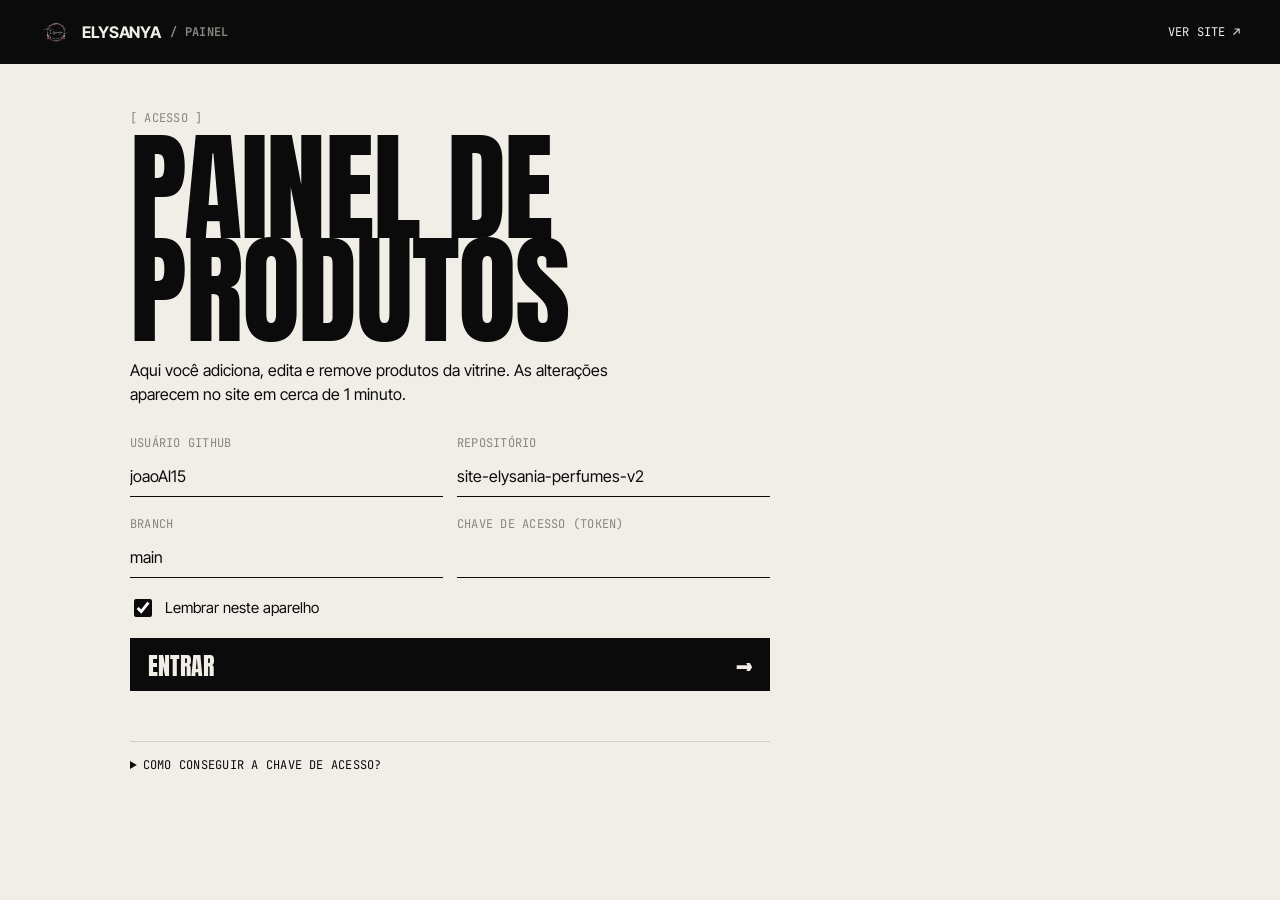
==== admin.html @ 413f5e4c "Site Elysanya Perfumaria v2: visual Boutique Rosé Co-Authored-By: Claude Opus 5.5 <noreply@anthropic" ====
<!doctype html>
<html lang="pt-BR">
<head>
  <meta charset="utf-8">
  <meta name="viewport" content="width=device-width, initial-scale=1, viewport-fit=cover">
  <meta name="robots" content="noindex, nofollow">
  <title>Painel · Elysanya</title>
  <link rel="icon" href="assets/logo/selo-64.png" type="image/png">
  <link rel="apple-touch-icon" href="assets/logo/selo-180.png">
  <link rel="preconnect" href="https://fonts.googleapis.com">
  <link rel="preconnect" href="https://fonts.gstatic.com" crossorigin>
  <link href="https://fonts.googleapis.com/css2?family=Anton&family=Inter+Tight:wght@400;500;600;700&family=JetBrains+Mono:wght@400;500&display=swap" rel="stylesheet">
  <link rel="stylesheet" href="assets/css/admin-base.css?v=1">
  <link rel="stylesheet" href="assets/css/admin.css?v=1">
</head>
<body class="adm">

  <header class="adm-top">
    <span class="adm-top__brand"><img src="assets/logo/selo-64.png" alt="" width="32" height="32">Elysanya <span class="mono label">/ painel</span></span>
    <nav class="adm-top__nav">
      <a href="index.html" target="_blank" rel="noopener" class="mono">Ver site ↗</a>
      <button class="mono" id="logout" hidden>Sair</button>
    </nav>
  </header>

  <!-- Login -->
  <section class="adm-login" id="loginView">
    <span class="mono label">[ Acesso ]</span>
    <h1 class="display adm-h1">Painel de<br>produtos</h1>
    <p class="adm-lead">Aqui você adiciona, edita e remove produtos da vitrine. As alterações aparecem no site em cerca de 1 minuto.</p>

    <form id="loginForm" class="adm-form" autocomplete="off">
      <div class="adm-row">
        <label class="field"><span class="mono label">Usuário GitHub</span><input id="ghOwner" required></label>
        <label class="field"><span class="mono label">Repositório</span><input id="ghRepo" required></label>
      </div>
      <div class="adm-row">
        <label class="field"><span class="mono label">Branch</span><input id="ghBranch" value="main" required></label>
        <label class="field"><span class="mono label">Chave de acesso (token)</span><input id="ghToken" type="password" required autocomplete="off"></label>
      </div>
      <label class="adm-check"><input type="checkbox" id="remember" checked> Lembrar neste aparelho</label>
      <button class="btn" type="submit">Entrar <span>→</span></button>
      <p class="fine" id="loginError" role="alert"></p>
    </form>

    <details class="adm-help">
      <summary class="mono">Como conseguir a chave de acesso?</summary>
      <ol>
        <li>Entre no GitHub com a conta onde o site está publicado.</li>
        <li>Abra <strong>Settings → Developer settings → Personal access tokens → Fine-grained tokens</strong> e clique em <strong>Generate new token</strong>.</li>
        <li>Em <strong>Repository access</strong>, escolha <em>Only select repositories</em> e selecione apenas o repositório do site.</li>
        <li>Em <strong>Permissions → Repository permissions → Contents</strong>, marque <strong>Read and write</strong>.</li>
        <li>Gere a chave, copie e cole no campo acima. Guarde em lugar seguro e não compartilhe.</li>
      </ol>
    </details>
  </section>

  <!-- Lista -->
  <section class="adm-main" id="listView" hidden>
    <div class="adm-head">
      <div>
        <span class="mono label" id="repoLabel"></span>
        <h1 class="display adm-h1">Produtos <span class="adm-count" id="admCount"></span></h1>
      </div>
      <button class="btn adm-new" id="newBtn">Novo produto <span>+</span></button>
    </div>

    <div class="adm-tools">
      <label class="search"><span class="sr-only">Buscar</span><input type="search" id="admSearch" placeholder="Buscar produto…"></label>
      <select id="admCat" class="adm-select" aria-label="Filtrar categoria"></select>
    </div>

    <ul class="adm-list" id="admList"></ul>

    <details class="adm-cats">
      <summary class="display">Categorias</summary>
      <p class="fine">A ordem aqui é a ordem dos filtros no site. Categorias sem produtos não aparecem no site.</p>
      <ul id="catList" class="adm-catlist"></ul>
      <form id="catForm" class="adm-row adm-row--inline">
        <label class="field"><span class="mono label">Nova categoria</span><input id="catName" required></label>
        <button class="btn btn--ghost" type="submit">Adicionar</button>
      </form>
    </details>

    <div class="adm-foot">
      <button class="mono" id="exportBtn">Baixar backup (.json)</button>
      <button class="mono" id="reloadBtn">Recarregar do GitHub</button>
    </div>
  </section>

  <!-- Editor -->
  <div class="overlay" id="overlay"></div>
  <aside class="sheet sheet--product" id="editor" role="dialog" aria-modal="true" aria-label="Editar produto">
    <div class="sheet__bar">
      <span class="mono label" id="edTitle">Novo produto</span>
      <button class="sheet__close" data-close type="button">Fechar ✕</button>
    </div>
    <form class="sheet__scroll adm-editor" id="edForm" autocomplete="off">
      <div class="adm-photo">
        <div class="adm-photo__frame"><img id="edPreview" alt="" hidden><span id="edNoPhoto" class="mono label">Sem foto</span></div>
        <div class="adm-photo__ctrl">
          <label class="btn btn--ghost adm-file">Escolher foto <span>↑</span><input type="file" id="edFile" accept="image/*"></label>
          <div class="adm-fit" role="radiogroup" aria-label="Ajuste da foto">
            <label><input type="radio" name="fit" value="contain" checked> Inteira (fundo branco)</label>
            <label><input type="radio" name="fit" value="cover"> Preencher (corta bordas)</label>
          </div>
          <p class="fine">Dica: fotos com fundo branco ficam mais bonitas na vitrine. A imagem é ajustada automaticamente para 1000×1250.</p>
        </div>
      </div>

      <div class="adm-fields">
        <label class="field"><span class="mono label">Nome do produto *</span><input id="edNome" required maxlength="120"></label>
        <div class="adm-row">
          <label class="field"><span class="mono label">Marca</span><input id="edMarca" list="marcas" maxlength="40"></label>
          <label class="field"><span class="mono label">Categoria *</span><select id="edCategoria" class="adm-select" required></select></label>
        </div>
        <div class="adm-row">
          <label class="field"><span class="mono label">Preço (R$) — 0 = "Consulte"</span><input id="edPreco" inputmode="decimal" placeholder="100,00"></label>
          <label class="field"><span class="mono label">Tamanho / volume</span><input id="edVolume" placeholder="100 ml" maxlength="60"></label>
        </div>
        <label class="field"><span class="mono label">Família / característica</span><input id="edFamilia" placeholder="Amadeirado, Floral, Matte…" maxlength="60"></label>
        <label class="field"><span class="mono label">Descrição</span><textarea id="edDescricao" rows="6" maxlength="1200"></textarea></label>
        <div class="adm-switches">
          <label class="adm-check"><input type="checkbox" id="edDisponivel" checked> Disponível (desmarque = "Esgotado")</label>
          <label class="adm-check"><input type="checkbox" id="edDestaque"> Mostrar em "Os mais pedidos"</label>
        </div>
      </div>
      <datalist id="marcas"></datalist>

      <div class="adm-editor__actions">
        <button class="btn" type="submit" id="edSave">Salvar e publicar <span>→</span></button>
        <button class="btn btn--ghost" type="button" id="edDelete" hidden>Excluir produto <span>✕</span></button>
      </div>
    </form>
  </aside>

  <div class="adm-busy" id="busy" hidden><div><div class="loader__count" style="font-size:64px">···</div><p class="mono" id="busyMsg">Publicando…</p></div></div>
  <div class="toast" id="toast" role="status" aria-live="polite"></div>

  <script src="assets/js/config.js?v=1"></script>
  <script src="assets/js/admin.js?v=1"></script>
</body>
</html>
---- assets/css/admin-base.css ----
/* =========================================================
   ELYSANYA — Perfumes & Cosméticos
   Direção visual inspirada em editorial (preto, papel, rosé da logo)
   ========================================================= */
:root {
  --ink: #0b0b0c;
  --ink-2: #1a1a1c;
  --paper: #f1eee8;
  --paper-2: #e8e3da;
  --card: #e9e5dd;
  --muted: #8a857d;
  --muted-dark: #9b978f;
  --line: rgba(11, 11, 12, 0.14);
  --line-dark: rgba(241, 238, 232, 0.16);
  --rose: #9d5963;        /* rosé da logo, fechado p/ contraste com texto claro */
  --rose-mid: #b8737c;    /* aro da logo */
  --rose-light: #f3c6cf;  /* folhas da logo */

  --f-display: "Anton", "Impact", "Arial Narrow", sans-serif;
  --f-sans: "Inter Tight", "Helvetica Neue", Arial, sans-serif;
  --f-mono: "JetBrains Mono", ui-monospace, "SFMono-Regular", Menlo, monospace;

  --gutter: clamp(16px, 3.2vw, 40px);
  --ease: cubic-bezier(0.16, 1, 0.3, 1);
  --ease-in-out: cubic-bezier(0.65, 0, 0.35, 1);
  --header-h: 64px;
}

*,
*::before,
*::after { box-sizing: border-box; }

html { -webkit-text-size-adjust: 100%; scroll-behavior: smooth; }
body {
  margin: 0;
  background: var(--paper);
  color: var(--ink);
  font-family: var(--f-sans);
  font-size: 16px;
  line-height: 1.5;
  -webkit-font-smoothing: antialiased;
  overflow-x: hidden;
}
body.is-locked { overflow: hidden; }
img { display: block; max-width: 100%; height: auto; }
a { color: inherit; text-decoration: none; }
button { font: inherit; color: inherit; background: none; border: 0; padding: 0; cursor: pointer; }
input, textarea, select { font: inherit; color: inherit; }
::selection { background: var(--rose); color: var(--paper); }

.sr-only {
  position: absolute; width: 1px; height: 1px; padding: 0; margin: -1px;
  overflow: hidden; clip: rect(0 0 0 0); white-space: nowrap; border: 0;
}

.mono {
  font-family: var(--f-mono);
  font-size: 12px;
  letter-spacing: 0.02em;
  text-transform: uppercase;
}
.label { color: var(--muted); }
.display {
  font-family: var(--f-display);
  font-weight: 400;
  text-transform: uppercase;
  line-height: 0.86;
  letter-spacing: -0.01em;
}
.tag {
  display: inline-block;
  background: var(--ink);
  color: var(--paper);
  font-family: var(--f-mono);
  font-size: 12px;
  text-transform: uppercase;
  padding: 4px 8px;
  line-height: 1.3;
}
.dark .tag { background: var(--paper); color: var(--ink); }

/* ---------- Loader ---------- */
.loader {
  position: fixed; inset: 0; z-index: 200;
  background: var(--ink); color: var(--paper);
  display: grid; place-items: center;
  transition: transform 1s var(--ease-in-out);
}
.loader.is-done { transform: translateY(-100%); }
.loader__inner { text-align: center; }
.loader__count {
  font-family: var(--f-display);
  font-size: clamp(88px, 28vw, 240px);
  line-height: 0.9;
  font-variant-numeric: tabular-nums;
}
.loader__label { margin-top: 12px; color: var(--muted-dark); }

/* ---------- Header ---------- */
.header {
  position: fixed; top: 0; left: 0; right: 0; z-index: 60;
  height: var(--header-h);
  display: flex; align-items: center; justify-content: space-between;
  padding: 0 var(--gutter);
  color: #fff;
  mix-blend-mode: difference;
  pointer-events: none;
}
.header > * { pointer-events: auto; }
.header__brand {
  font-family: var(--f-sans);
  font-weight: 700;
  letter-spacing: -0.02em;
  font-size: 17px;
  text-transform: uppercase;
}
.header__nav { display: flex; gap: 22px; align-items: center; }
.header__link {
  font-family: var(--f-sans);
  font-weight: 600;
  font-size: 14px;
  text-transform: uppercase;
  letter-spacing: -0.01em;
  position: relative;
}
.header__link::after {
  content: ""; position: absolute; left: 0; right: 0; bottom: -3px; height: 1px;
  background: currentColor; transform: scaleX(0); transform-origin: right;
  transition: transform .5s var(--ease);
}
.header__link:hover::after { transform: scaleX(1); transform-origin: left; }
.header__desk { display: none; }
@media (min-width: 900px) { .header__desk { display: inline; } }
.bag-count { font-family: var(--f-mono); font-size: 12px; }

/* ---------- Menu overlay ---------- */
.menu {
  position: fixed; inset: 0; z-index: 70;
  background: var(--ink); color: var(--paper);
  display: flex; flex-direction: column; justify-content: space-between;
  padding: calc(var(--header-h) + 8px) var(--gutter) 28px;
  clip-path: inset(0 0 100% 0);
  transition: clip-path .9s var(--ease-in-out);
  visibility: hidden;
}
.menu.is-open { clip-path: inset(0 0 0 0); visibility: visible; }
.menu__close { position: absolute; top: 0; right: var(--gutter); height: var(--header-h); font-weight: 600; text-transform: uppercase; font-size: 14px; }
.menu__list { list-style: none; margin: 0; padding: 0; }
.menu__list li { overflow: hidden; border-bottom: 1px solid var(--line-dark); }
.menu__list a {
  display: flex; align-items: baseline; gap: 14px;
  font-family: var(--f-display); text-transform: uppercase;
  font-size: clamp(48px, 13vw, 128px); line-height: 1; padding: 10px 0 6px;
  transform: translateY(105%);
  transition: transform .9s var(--ease), color .3s;
}
.menu.is-open .menu__list a { transform: translateY(0); }
.menu__list li:nth-child(2) a { transition-delay: .05s; }
.menu__list li:nth-child(3) a { transition-delay: .1s; }
.menu__list li:nth-child(4) a { transition-delay: .15s; }
.menu__list li:nth-child(5) a { transition-delay: .2s; }
.menu__list a:hover { color: var(--rose-light); }
.menu__list .mono { font-size: 11px; color: var(--muted-dark); }
.menu__foot { display: flex; justify-content: space-between; gap: 16px; flex-wrap: wrap; color: var(--muted-dark); }
.menu__foot a { color: var(--paper); }

/* ---------- Hero ---------- */
.hero {
  position: relative;
  min-height: 100svh;
  overflow: hidden;
  background: var(--paper);
  display: grid;
  grid-template-rows: 1fr auto;
}
.hero__top {
  position: absolute; top: calc(var(--header-h) + 6px); left: var(--gutter); right: var(--gutter);
  display: flex; justify-content: space-between; gap: 12px;
  z-index: 3;
}
.hero__word {
  position: absolute; left: 50%; top: 30%;
  transform: translate(-50%, -50%);
  width: 104vw;
  margin: 0;
  text-align: center;
  font-family: var(--f-display);
  text-transform: uppercase;
  font-weight: 400;
  font-size: 27.5vw;
  line-height: 0.8;
  letter-spacing: -0.015em;
  white-space: nowrap;
  color: var(--ink);
  z-index: 1;
  will-change: transform;
}
.hero__word span { display: inline-block; transform: translateY(110%); opacity: 0; }
.is-ready .hero__word span { transform: none; opacity: 1; transition: transform 1.2s var(--ease), opacity .6s; }
.hero__bottles {
  position: absolute; left: 50%; bottom: 13svh;
  transform: translateX(-50%);
  width: min(92vw, 820px);
  height: 58svh;
  z-index: 2;
  pointer-events: none;
}
.hero__bottle {
  position: absolute; bottom: 0;
  height: 100%; width: auto;
  object-fit: contain;
  filter: drop-shadow(0 30px 40px rgba(0,0,0,.18));
  opacity: 0;
  transition: opacity 1s var(--ease), transform 1.4s var(--ease);
  will-change: transform;
}
.hero__bottle--c { left: 50%; height: 78%; transform: translate(-50%, 40px); }
.hero__bottle--l { left: 2%; height: 66%; transform: translate(0, 60px) rotate(-6deg); }
.hero__bottle--r { right: 2%; height: 60%; transform: translate(0, 60px) rotate(6deg); }
.is-ready .hero__bottle { opacity: 1; }
.is-ready .hero__bottle--c { transform: translate(-50%, 0); transition-delay: .25s; }
.is-ready .hero__bottle--l { transform: translate(0, 0) rotate(-6deg); transition-delay: .4s; }
.is-ready .hero__bottle--r { transform: translate(0, 0) rotate(6deg); transition-delay: .5s; }

.hero__bottom {
  position: relative; z-index: 3;
  grid-row: 2;
  display: flex; align-items: flex-end; justify-content: space-between; gap: 16px;
  padding: 0 var(--gutter) 22px;
}
.hero__lead {
  max-width: 420px;
  font-size: 15px; line-height: 1.4;
  font-weight: 500;
  letter-spacing: -0.01em;
}
.hero__lead strong { font-weight: 700; }
.hero__scroll { color: var(--muted); white-space: nowrap; }
.hero__scroll i { display: inline-block; animation: bob 1.8s var(--ease-in-out) infinite; font-style: normal; }
@keyframes bob { 50% { transform: translateY(4px); } }

@media (min-width: 900px) {
  .hero__word { top: 46%; font-size: 26vw; }
  .hero__bottles { bottom: 9svh; height: 70svh; }
  .hero__bottle--l { left: 4%; }
  .hero__bottle--r { right: 4%; }
}
@media (max-width: 899px) {
  .hero__word { top: 43%; }
  .hero__bottles { width: 100vw; height: 46svh; bottom: 19svh; }
  .hero__bottle--c { height: 66%; }
  .hero__bottle--l { left: 3%; height: 80%; }
  .hero__bottle--r { right: 0%; height: 72%; }
  .hero__lead { font-size: 14px; max-width: 68%; }
}

/* ---------- Marquee ---------- */
.marquee {
  background: var(--ink); color: var(--paper);
  overflow: hidden; white-space: nowrap;
  border-top: 1px solid var(--ink);
  padding: 14px 0 10px;
}
.marquee__track { display: inline-flex; animation: marquee 32s linear infinite; }
.marquee__track span {
  font-family: var(--f-display); text-transform: uppercase;
  font-size: clamp(30px, 6vw, 64px); line-height: 1; padding-right: .5em;
}
.marquee__track span em { font-style: normal; color: var(--rose-light); }
@keyframes marquee { to { transform: translateX(-50%); } }

/* ---------- Seções ---------- */
.section { padding: clamp(72px, 12vw, 160px) var(--gutter); position: relative; }
.dark { background: var(--ink); color: var(--paper); }
.dark .label { color: var(--muted-dark); }
.section__head { display: flex; justify-content: space-between; align-items: flex-end; gap: 16px; margin-bottom: clamp(28px, 5vw, 56px); }
.section__title { font-size: clamp(64px, 17vw, 240px); margin: 0; }

/* Manifesto */
.manifesto { display: grid; gap: 28px; }
.manifesto__text {
  font-family: var(--f-sans);
  font-weight: 500;
  font-size: clamp(28px, 6.4vw, 72px);
  line-height: 1.02;
  letter-spacing: -0.045em;
  margin: 0;
  max-width: 1200px;
}
.manifesto__text .muted { color: var(--muted); }
.manifesto__sub { max-width: 440px; font-size: 15px; }
@media (min-width: 900px) {
  .manifesto { grid-template-columns: 200px 1fr; }
  .manifesto__sub { grid-column: 2; margin-left: auto; }
}

/* Linhas reveladas */
.reveal-lines .line { display: block; overflow: hidden; }
.reveal-lines .line > span { display: block; transform: translateY(105%); transition: transform 1.1s var(--ease); }
.reveal-lines.is-in .line > span { transform: none; }
.reveal { opacity: 0; transform: translateY(28px); transition: opacity 1s var(--ease), transform 1s var(--ease); }
.reveal.is-in { opacity: 1; transform: none; }

/* ---------- Destaques (carrossel) ---------- */
.featured__track {
  display: grid; grid-auto-flow: column;
  grid-auto-columns: min(78vw, 380px);
  gap: 14px;
  overflow-x: auto; scroll-snap-type: x mandatory;
  scroll-padding-inline: var(--gutter);
  margin: 0 calc(var(--gutter) * -1);
  padding: 0 var(--gutter) 8px;
  scrollbar-width: none;
}
.featured__track::-webkit-scrollbar { display: none; }
.fcard { scroll-snap-align: start; text-align: left; display: block; color: inherit; }
.fcard__img {
  position: relative; aspect-ratio: 4 / 5; background: var(--paper); overflow: hidden;
}
.fcard__img img { width: 100%; height: 100%; object-fit: cover; mix-blend-mode: multiply; transition: transform 1.2s var(--ease); }
.fcard:hover .fcard__img img { transform: scale(1.05); }
.fcard__num { position: absolute; top: 12px; left: 12px; color: var(--ink); }
.fcard__meta { display: flex; justify-content: space-between; gap: 12px; padding-top: 14px; border-top: 1px solid var(--line-dark); margin-top: 14px; }
.fcard__name { font-weight: 600; font-size: 17px; letter-spacing: -0.02em; line-height: 1.2; }
.fcard__price { font-family: var(--f-mono); font-size: 13px; white-space: nowrap; }
.featured__nav { display: flex; gap: 8px; }
.round-btn {
  width: 48px; height: 48px; border-radius: 50%;
  border: 1px solid currentColor; display: grid; place-items: center;
  transition: background .3s, color .3s;
}
.round-btn:hover { background: var(--paper); color: var(--ink); }

/* ---------- Vitrine ---------- */
.shop { padding-top: clamp(72px, 10vw, 140px); }
.shop__intro { display: grid; gap: 18px; margin-bottom: 28px; }
.shop__intro p { margin: 0; max-width: 460px; font-size: 15px; }
@media (min-width: 900px) { .shop__intro p { justify-self: end; max-width: 380px; margin-top: -12px; } }

.toolbar {
  position: sticky; top: 0; z-index: 30;
  background: color-mix(in srgb, var(--paper) 92%, transparent);
  -webkit-backdrop-filter: blur(10px); backdrop-filter: blur(10px);
  margin: 0 calc(var(--gutter) * -1) 24px;
  padding: calc(var(--header-h) - 8px) var(--gutter) 12px;
  border-bottom: 1px solid var(--line);
}
.chips {
  display: flex; gap: 6px; overflow-x: auto; scrollbar-width: none;
  margin: 0 calc(var(--gutter) * -1); padding: 0 var(--gutter);
}
.chips::-webkit-scrollbar { display: none; }
.chip {
  flex: none;
  font-family: var(--f-mono); font-size: 12px; text-transform: uppercase;
  padding: 9px 12px; border: 1px solid var(--line); background: transparent;
  white-space: nowrap; transition: background .25s, color .25s, border-color .25s;
}
.chip:hover { border-color: var(--ink); }
.chip.is-active { background: var(--ink); color: var(--paper); border-color: var(--ink); }
.chip sup { font-size: 9px; margin-left: 3px; opacity: .6; }
.toolbar__row { display: flex; gap: 10px; align-items: center; margin-top: 10px; }
.search {
  flex: 1; display: flex; align-items: center; gap: 8px;
  border-bottom: 1px solid var(--ink); padding: 6px 0;
}
.search input { flex: 1; border: 0; background: transparent; outline: none; font-size: 16px; min-width: 0; }
.search input::placeholder { color: var(--muted); }
.toolbar__count { color: var(--muted); white-space: nowrap; }

.grid {
  display: grid; gap: 28px 12px;
  grid-template-columns: repeat(2, minmax(0, 1fr));
}
@media (min-width: 700px) { .grid { grid-template-columns: repeat(3, minmax(0, 1fr)); gap: 40px 18px; } }
@media (min-width: 1200px) { .grid { grid-template-columns: repeat(4, minmax(0, 1fr)); } }

.card { display: flex; flex-direction: column; text-align: left; }
.card__media {
  position: relative; aspect-ratio: 4 / 5; overflow: hidden;
  background: var(--card); width: 100%;
}
.card__media img {
  width: 100%; height: 100%; object-fit: cover;
  mix-blend-mode: multiply;
  transition: transform 1.1s var(--ease), opacity .6s;
}
.card__media img[data-loaded="0"] { opacity: 0; }
.card:hover .card__media img { transform: scale(1.05); }
.card__num { position: absolute; top: 10px; left: 10px; font-size: 11px; }
.card__brand { position: absolute; top: 10px; right: 10px; font-size: 10px; color: var(--muted); text-align: right; }
.card__view {
  position: absolute; left: 10px; bottom: 10px;
  transform: translateY(calc(100% + 12px)); transition: transform .6s var(--ease);
}
@media (hover: hover) { .card:hover .card__view { transform: none; } }
.card__soldout { position: absolute; left: 10px; bottom: 10px; }
.card__body { padding-top: 12px; display: flex; flex-direction: column; gap: 4px; flex: 1; }
.card__name { font-weight: 600; font-size: 15px; line-height: 1.22; letter-spacing: -0.02em; margin: 0; }
.card__vol { color: var(--muted); font-size: 11px; }
.card__foot { display: flex; align-items: center; justify-content: space-between; gap: 8px; margin-top: auto; padding-top: 10px; border-top: 1px solid var(--line); }
.card__price { font-family: var(--f-mono); font-size: 13px; font-weight: 500; }
.add-btn {
  width: 36px; height: 36px; flex: none;
  display: grid; place-items: center;
  background: var(--ink); color: var(--paper);
  font-size: 20px; line-height: 1;
  transition: background .25s, transform .25s;
}
.add-btn:hover { background: var(--rose); }
.add-btn:active { transform: scale(.92); }
.add-btn.is-added { background: var(--rose); }
.card.is-off .card__media img { filter: grayscale(1); opacity: .55; }
@media (min-width: 700px) { .card__name { font-size: 16px; } }

.empty { padding: 60px 0; text-align: center; color: var(--muted); grid-column: 1 / -1; }

/* ---------- Como comprar ---------- */
.steps { list-style: none; margin: 0; padding: 0; border-top: 1px solid var(--line-dark); }
.step {
  display: grid; grid-template-columns: auto 1fr; gap: 6px 20px;
  padding: 26px 0; border-bottom: 1px solid var(--line-dark);
  align-items: start;
}
.step__n { font-family: var(--f-display); font-size: clamp(64px, 14vw, 160px); line-height: .8; color: var(--rose-mid); grid-row: span 2; }
.step__t { font-family: var(--f-display); text-transform: uppercase; font-size: clamp(30px, 6vw, 64px); line-height: .95; margin: 0; }
.step__d { margin: 0; color: var(--muted-dark); max-width: 520px; font-size: 15px; }
@media (min-width: 900px) {
  .step { grid-template-columns: 220px 1fr 420px; align-items: center; }
  .step__n { grid-row: auto; }
}

/* ---------- Sobre ---------- */
.about { display: grid; gap: 40px; }
.about__name { font-size: clamp(64px, 16vw, 220px); margin: 0; }
.about__text { font-size: clamp(20px, 3vw, 30px); line-height: 1.2; letter-spacing: -0.03em; font-weight: 500; margin: 0; max-width: 760px; }
.specs { list-style: none; margin: 0; padding: 0; display: grid; grid-template-columns: 1fr 1fr; gap: 0; border-top: 1px solid var(--line); }
.specs li { padding: 16px 0; border-bottom: 1px solid var(--line); }
.specs li:nth-child(odd) { padding-right: 12px; }
.specs .v { display: block; margin-top: 4px; font-weight: 600; letter-spacing: -0.02em; }
.brands { display: flex; flex-wrap: wrap; gap: 6px; }
@media (min-width: 900px) {
  .about { grid-template-columns: 1fr 1fr; align-items: end; }
  .about__name { grid-column: 1 / -1; }
  .specs { grid-template-columns: repeat(4, 1fr); grid-column: 1 / -1; }
}

/* ---------- CTA final ---------- */
.cta {
  background: var(--rose-light); color: var(--ink);
  padding: clamp(80px, 14vw, 180px) var(--gutter) clamp(40px, 6vw, 72px);
  overflow: hidden;
}
.cta__title { font-size: clamp(60px, 17.5vw, 300px); margin: 0 0 32px; color: var(--ink); }
.cta__title .outline { color: transparent; -webkit-text-stroke: 2px var(--ink); }
.cta__row { display: flex; flex-wrap: wrap; gap: 18px; align-items: flex-end; justify-content: space-between; }
.cta__row p { margin: 0; max-width: 420px; font-weight: 500; font-size: 17px; letter-spacing: -0.02em; color: var(--ink); }
.big-btn {
  display: inline-flex; align-items: center; gap: 14px;
  background: var(--ink); color: var(--paper);
  font-family: var(--f-display); text-transform: uppercase;
  font-size: clamp(26px, 5vw, 44px); line-height: 1;
  padding: 16px 20px 13px;
  transition: background .3s, color .3s;
}
.big-btn:hover { background: var(--paper); color: var(--ink); }
.big-btn svg { width: .8em; height: .8em; }

/* ---------- Footer ---------- */
.footer { background: var(--ink); color: var(--paper); padding: 56px var(--gutter) calc(110px + env(safe-area-inset-bottom)); }
@media (min-width: 900px) { .footer { padding-bottom: 28px; } }
.footer__grid { display: grid; gap: 28px; grid-template-columns: 1fr 1fr; }
.footer__grid h4 { margin: 0 0 10px; }
.footer__grid a, .footer__grid p { display: block; margin: 0 0 6px; font-size: 15px; }
.footer__grid a:hover { color: var(--rose-light); }
.footer__word { font-size: 23vw; margin: 40px 0 16px; color: var(--paper); line-height: .78; white-space: nowrap; overflow: hidden; }
.footer__base { display: flex; flex-wrap: wrap; gap: 10px 24px; justify-content: space-between; color: var(--muted-dark); border-top: 1px solid var(--line-dark); padding-top: 18px; }
.footer__base a { color: var(--paper); }
@media (min-width: 900px) { .footer__grid { grid-template-columns: 2fr 1fr 1fr 1fr; } }

/* ---------- Painel de produto ---------- */
.overlay {
  position: fixed; inset: 0; z-index: 80;
  background: rgba(11, 11, 12, .55);
  opacity: 0; visibility: hidden; transition: opacity .5s var(--ease), visibility .5s;
}
.overlay.is-open { opacity: 1; visibility: visible; }
.sheet {
  position: fixed; z-index: 90; background: var(--paper); color: var(--ink);
  top: 0; right: 0; bottom: 0; width: 100%;
  transform: translateX(100%); transition: transform .8s var(--ease);
  display: flex; flex-direction: column;
  visibility: hidden;
}
.sheet.is-open { transform: none; visibility: visible; }
@media (min-width: 900px) { .sheet--product { width: min(1120px, 92vw); } .sheet--bag { width: 480px; } }
.sheet__bar {
  display: flex; justify-content: space-between; align-items: center;
  height: var(--header-h); padding: 0 var(--gutter); flex: none;
  border-bottom: 1px solid var(--line);
}
.sheet__close { font-weight: 600; text-transform: uppercase; font-size: 14px; display: inline-flex; gap: 8px; align-items: center; }
.sheet__scroll { overflow-y: auto; flex: 1; overscroll-behavior: contain; }

.pd { display: grid; }
.pd__media { background: var(--card); aspect-ratio: 4 / 5; position: relative; overflow: hidden; }
.pd__media img { width: 100%; height: 100%; object-fit: cover; mix-blend-mode: multiply; }
.pd__body { padding: 24px var(--gutter) 120px; display: flex; flex-direction: column; gap: 20px; }
.pd__name { font-size: clamp(44px, 11vw, 84px); margin: 0; }
.pd__tags { display: flex; flex-wrap: wrap; gap: 6px; }
.pd__desc { margin: 0; font-size: 16px; line-height: 1.55; max-width: 560px; }
.pd__price { font-family: var(--f-display); font-size: 44px; line-height: 1; }
.pd__price small { font-family: var(--f-mono); font-size: 11px; color: var(--muted); display: block; margin-top: 6px; letter-spacing: 0; }
.pd__actions { display: grid; gap: 8px; }
.qty { display: inline-flex; align-items: center; border: 1px solid var(--ink); width: max-content; }
.qty button { width: 44px; height: 44px; font-size: 20px; }
.qty span { min-width: 36px; text-align: center; font-family: var(--f-mono); }
.btn {
  display: flex; align-items: center; justify-content: space-between; gap: 12px;
  font-family: var(--f-display); text-transform: uppercase; font-size: 24px; line-height: 1;
  padding: 16px 18px 13px; background: var(--ink); color: var(--paper);
  transition: background .3s, color .3s;
  width: 100%; text-align: left;
}
.btn:hover { background: var(--rose); }
.btn--ghost { background: transparent; color: var(--ink); border: 1px solid var(--ink); }
.btn--ghost:hover { background: var(--ink); color: var(--paper); }
.btn--wa { background: var(--rose); }
.btn--wa:hover { background: var(--ink); }
.btn[disabled] { opacity: .4; pointer-events: none; }
.pd__nav { display: flex; justify-content: space-between; border-top: 1px solid var(--line); padding-top: 14px; }
.pd__nav button { font-family: var(--f-mono); font-size: 12px; text-transform: uppercase; }
@media (min-width: 900px) {
  .pd { grid-template-columns: 1fr 1fr; min-height: 100%; }
  .pd__media { aspect-ratio: auto; height: calc(100svh - var(--header-h)); position: sticky; top: 0; }
  .pd__body { padding: 40px 40px 60px; }
}

/* Sacola */
.bag__list { list-style: none; margin: 0; padding: 0 var(--gutter); }
.bag__item { display: grid; grid-template-columns: 76px 1fr auto; gap: 14px; padding: 16px 0; border-bottom: 1px solid var(--line); align-items: center; }
.bag__thumb { background: var(--card); aspect-ratio: 4/5; }
.bag__thumb img { width: 100%; height: 100%; object-fit: cover; mix-blend-mode: multiply; }
.bag__name { font-weight: 600; font-size: 15px; line-height: 1.2; letter-spacing: -0.02em; }
.bag__meta { color: var(--muted); font-size: 11px; margin-top: 4px; }
.bag__controls { display: flex; flex-direction: column; align-items: flex-end; gap: 8px; }
.bag__controls .qty button { width: 32px; height: 32px; font-size: 16px; }
.bag__controls .qty span { min-width: 26px; font-size: 12px; }
.bag__remove { font-family: var(--f-mono); font-size: 11px; text-transform: uppercase; color: var(--muted); text-decoration: underline; }
.bag__empty { padding: 48px var(--gutter); }
.bag__empty p { color: var(--muted); }
.bag__foot { flex: none; border-top: 1px solid var(--line); padding: 16px var(--gutter) calc(16px + env(safe-area-inset-bottom)); display: grid; gap: 12px; background: var(--paper); }
.bag__total { display: flex; justify-content: space-between; align-items: baseline; }
.bag__total strong { font-family: var(--f-display); font-size: 36px; font-weight: 400; }
.field { display: grid; gap: 4px; }
.field input, .field textarea { border: 0; border-bottom: 1px solid var(--ink); background: transparent; padding: 8px 0; outline: none; font-size: 16px; border-radius: 0; }
.field textarea { resize: vertical; min-height: 42px; }
.fields { display: grid; grid-template-columns: minmax(0, 1fr) minmax(0, 1fr); gap: 12px; }
.field { min-width: 0; }
.field input, .field textarea { width: 100%; min-width: 0; }
.fine { font-size: 11px; color: var(--muted); margin: 0; }
.fine a { text-decoration: underline; }

/* Barra flutuante (mobile) */
.floatbar {
  position: fixed; left: 12px; right: 12px; bottom: calc(12px + env(safe-area-inset-bottom)); z-index: 50;
  display: flex; align-items: center; justify-content: space-between; gap: 10px;
  background: var(--ink); color: var(--paper);
  padding: 12px 14px; border: 1px solid #2a2a2c;
  transform: translateY(160%); transition: transform .7s var(--ease);
}
.floatbar.is-visible { transform: none; }
.floatbar strong { font-family: var(--f-display); font-weight: 400; font-size: 22px; text-transform: uppercase; line-height: 1; }
.floatbar .mono { color: var(--muted-dark); display: block; margin-top: 2px; font-size: 11px; }
.floatbar__go { background: var(--rose); color: var(--paper); font-family: var(--f-display); text-transform: uppercase; font-size: 18px; padding: 10px 12px 8px; line-height: 1; }
@media (min-width: 900px) { .floatbar { left: auto; right: 24px; bottom: 24px; width: 380px; } }

.wa-fab {
  position: fixed; right: 16px; bottom: calc(16px + env(safe-area-inset-bottom)); z-index: 49;
  width: 56px; height: 56px; border-radius: 50%;
  background: var(--ink); color: var(--paper);
  display: grid; place-items: center;
  box-shadow: 0 10px 30px rgba(0,0,0,.25);
  transition: transform .5s var(--ease), opacity .4s, background .3s;
}
.wa-fab:hover { background: var(--rose); }
.wa-fab svg { width: 26px; height: 26px; }
.wa-fab.is-hidden, .wa-fab.is-top { transform: scale(.4); opacity: 0; pointer-events: none; }

/* Toast */
.toast {
  position: fixed; left: 50%; bottom: calc(96px + env(safe-area-inset-bottom)); z-index: 120;
  transform: translate(-50%, 20px); opacity: 0;
  background: var(--ink); color: var(--paper);
  padding: 10px 14px; font-family: var(--f-mono); font-size: 12px; text-transform: uppercase;
  transition: transform .5s var(--ease), opacity .4s; pointer-events: none;
  max-width: calc(100vw - 32px); text-align: center;
}
.toast.is-show { transform: translate(-50%, 0); opacity: 1; }

/* Cursor (desktop) */
.cursor {
  position: fixed; top: 0; left: 0; z-index: 300; pointer-events: none;
  width: 10px; height: 10px; margin: -5px 0 0 -5px; border-radius: 50%;
  background: #fff; mix-blend-mode: difference;
  transition: width .35s var(--ease), height .35s var(--ease), margin .35s var(--ease);
  display: none;
}
.cursor.is-hover { width: 54px; height: 54px; margin: -27px 0 0 -27px; }
@media (hover: hover) and (pointer: fine) { .cursor { display: block; } }

/* ---------- Páginas de texto (privacidade) ---------- */
.doc { padding: calc(var(--header-h) + 48px) var(--gutter) 80px; max-width: 860px; }
.doc h1 { font-size: clamp(56px, 13vw, 140px); margin: 18px 0 28px; }
.doc h2 { font-family: var(--f-sans); font-weight: 700; letter-spacing: -0.03em; font-size: 22px; margin: 40px 0 10px; }
.doc p, .doc li { font-size: 16px; line-height: 1.65; }
.doc a { text-decoration: underline; }
.header--solid { mix-blend-mode: normal; color: var(--ink); background: var(--paper); border-bottom: 1px solid var(--line); }

@media (prefers-reduced-motion: reduce) {
  *, *::before, *::after { animation: none !important; transition-duration: .01ms !important; }
  .reveal, .reveal-lines .line > span, .hero__word span, .hero__bottle { opacity: 1 !important; transform: none !important; }
  .hero__bottle--c { transform: translateX(-50%) !important; }
}

/* ---------- Logo ---------- */
.brand-badge {
  position: fixed; z-index: 61; top: 10px; left: var(--gutter);
  width: 46px; height: 46px; border-radius: 50%;
  box-shadow: 0 6px 18px rgba(0,0,0,.18);
  transition: transform .6s var(--ease);
}
.brand-badge:hover { transform: rotate(-8deg) scale(1.06); }
.brand-badge img { width: 100%; height: 100%; border-radius: 50%; }
.brand-badge::after { content: ""; position: absolute; inset: -2px; border-radius: 50%; border: 1px solid rgba(241,238,232,.35); pointer-events: none; }
.header__spacer { width: 46px; }
.loader__logo { width: min(240px, 60vw); height: auto; margin: 0 auto 8px; }
.header__brand--logo { display: inline-flex; align-items: center; gap: 10px; }
.header__brand--logo img { width: 36px; height: 36px; border-radius: 50%; }
.about__head { display: flex; align-items: flex-end; gap: clamp(16px, 3vw, 40px); }
.about__seal { width: clamp(96px, 22vw, 240px); height: auto; border-radius: 50%; flex: none; box-shadow: 0 20px 50px rgba(0,0,0,.18); }
.footer__logo { width: 180px; height: auto; margin: -8px 0 10px -6px; }
@media (min-width: 900px) { .about__head { grid-column: 1 / -1; } }
---- assets/css/admin.css ----
/* Painel administrativo */
.adm { padding-bottom: 60px; }
.adm-top {
  position: sticky; top: 0; z-index: 40;
  display: flex; justify-content: space-between; align-items: center;
  height: var(--header-h); padding: 0 var(--gutter);
  background: var(--ink); color: var(--paper);
}
.adm-top__brand { font-weight: 700; text-transform: uppercase; letter-spacing: -0.02em; }
.adm-top__nav { display: flex; gap: 18px; }
.adm-top__nav .mono { color: var(--paper); }

.adm-login, .adm-main { padding: 40px var(--gutter); max-width: 1100px; margin: 0 auto; }
.adm-h1 { font-size: clamp(52px, 12vw, 120px); margin: 8px 0 16px; }
.adm-lead { max-width: 520px; margin: 0 0 28px; }
.adm-form { display: grid; gap: 18px; max-width: 640px; }
.adm-row { display: grid; grid-template-columns: minmax(0, 1fr) minmax(0, 1fr); gap: 14px; }
.adm-row--inline { align-items: end; grid-template-columns: minmax(0, 1fr) auto; }
.adm-row--inline .btn { width: auto; font-size: 18px; padding: 12px 14px 10px; }
@media (max-width: 560px) { .adm-row:not(.adm-row--inline) { grid-template-columns: 1fr; } }
.adm-check { display: flex; gap: 10px; align-items: center; font-size: 15px; }
.adm-check input { width: 18px; height: 18px; accent-color: var(--ink); }
.adm-help { margin-top: 32px; max-width: 640px; border-top: 1px solid var(--line); padding-top: 14px; }
.adm-help summary { cursor: pointer; }
.adm-help li { margin: 6px 0; font-size: 15px; }
#loginError { color: #b3261e; font-size: 13px; }

.adm-head { display: flex; justify-content: space-between; align-items: flex-end; gap: 16px; flex-wrap: wrap; }
.adm-count { font-family: var(--f-mono); font-size: 14px; vertical-align: top; color: var(--muted); }
.adm-new { width: auto; }
.adm-tools { display: flex; gap: 12px; margin: 24px 0 8px; flex-wrap: wrap; }
.adm-tools .search { min-width: 200px; }
.adm-select {
  border: 1px solid var(--ink); background: transparent; padding: 9px 10px; border-radius: 0;
  font-family: var(--f-mono); font-size: 12px; text-transform: uppercase; max-width: 100%;
}
.field .adm-select { border: 0; border-bottom: 1px solid var(--ink); padding: 8px 0; font-family: var(--f-sans); font-size: 16px; text-transform: none; width: 100%; }

.adm-list { list-style: none; margin: 0; padding: 0; border-top: 1px solid var(--line); }
.adm-item {
  display: grid; grid-template-columns: 64px minmax(0, 1fr) auto; gap: 12px; align-items: center;
  padding: 12px 0; border-bottom: 1px solid var(--line);
}
.adm-item.is-off { opacity: .55; }
.adm-item__thumb { background: var(--card); aspect-ratio: 4/5; overflow: hidden; }
.adm-item__thumb img { width: 100%; height: 100%; object-fit: cover; mix-blend-mode: multiply; }
.adm-item__name { font-weight: 600; letter-spacing: -0.02em; line-height: 1.2; font-size: 15px; }
.adm-item__meta { color: var(--muted); font-size: 11px; margin-top: 3px; }
.adm-item__flags { display: flex; gap: 6px; flex-wrap: wrap; margin-top: 6px; }
.adm-flag { font-family: var(--f-mono); font-size: 10px; text-transform: uppercase; border: 1px solid var(--ink); padding: 3px 6px; }
.adm-flag.is-on { background: var(--ink); color: var(--paper); }
.adm-item__actions { display: grid; grid-template-columns: repeat(2, 36px); gap: 4px; }
.adm-icon { width: 36px; height: 36px; border: 1px solid var(--line); display: grid; place-items: center; font-size: 14px; background: var(--paper); }
.adm-icon:hover { border-color: var(--ink); }
.adm-icon--edit { grid-column: span 2; width: auto; background: var(--ink); color: var(--paper); font-family: var(--f-mono); font-size: 11px; text-transform: uppercase; }
@media (min-width: 700px) {
  .adm-item { grid-template-columns: 72px minmax(0, 1fr) auto; }
  .adm-item__actions { grid-template-columns: repeat(4, 36px) 90px; }
  .adm-icon--edit { grid-column: auto; order: -1; }
}

.adm-cats { margin-top: 40px; border-top: 1px solid var(--ink); padding-top: 14px; }
.adm-cats summary { font-size: 36px; cursor: pointer; text-transform: uppercase; }
.adm-catlist { list-style: none; padding: 0; margin: 12px 0 18px; }
.adm-catlist li { display: flex; justify-content: space-between; align-items: center; gap: 8px; padding: 8px 0; border-bottom: 1px solid var(--line); }
.adm-catlist .grp { display: flex; gap: 4px; }
.adm-foot { display: flex; gap: 20px; flex-wrap: wrap; margin-top: 36px; }
.adm-foot .mono { text-decoration: underline; }

.adm-editor { padding: 20px var(--gutter) 40px; display: grid; gap: 24px; align-content: start; }
.adm-photo { display: grid; grid-template-columns: 140px 1fr; gap: 16px; align-items: start; }
.adm-photo__frame { background: var(--card); aspect-ratio: 4/5; display: grid; place-items: center; overflow: hidden; }
.adm-photo__frame img { width: 100%; height: 100%; object-fit: cover; mix-blend-mode: multiply; }
.adm-photo__ctrl { display: grid; gap: 10px; }
.adm-file { position: relative; overflow: hidden; font-size: 20px; }
.adm-file input { position: absolute; inset: 0; opacity: 0; cursor: pointer; }
.adm-fit { display: grid; gap: 6px; font-size: 14px; }
.adm-fit label { display: flex; gap: 8px; align-items: center; }
.adm-fields { display: grid; gap: 16px; }
.adm-switches { display: grid; gap: 10px; }
.adm-editor__actions { display: grid; gap: 8px; }
@media (min-width: 900px) {
  .sheet--product.adm-sheet, #editor { width: min(720px, 94vw); }
  .adm-photo { grid-template-columns: 200px 1fr; }
}

.adm-busy { position: fixed; inset: 0; z-index: 150; background: rgba(11,11,12,.85); color: var(--paper); display: grid; place-items: center; text-align: center; }
.adm-busy[hidden] { display: none; }
.adm-top__brand { display: inline-flex; align-items: center; gap: 10px; }
.adm-top__brand img { width: 32px; height: 32px; border-radius: 50%; }
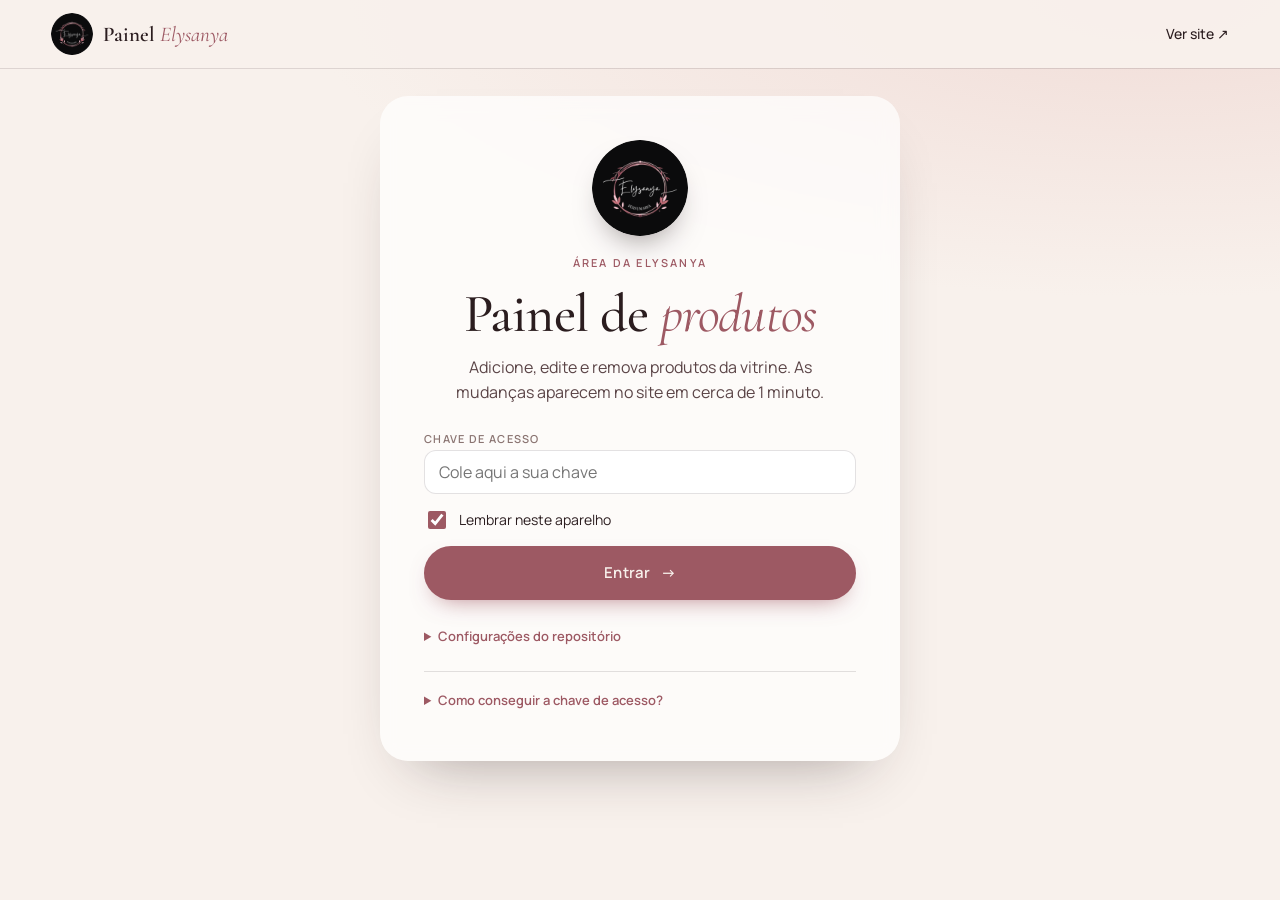
==== commit f67ecb68: "Painel no visual Boutique Rosé e login separado por repositório - Painel com o mesmo estilo do site:" ====
--- a/admin.html
+++ b/admin.html
@@ -4,140 +4,158 @@
   <meta charset="utf-8">
   <meta name="viewport" content="width=device-width, initial-scale=1, viewport-fit=cover">
   <meta name="robots" content="noindex, nofollow">
-  <title>Painel · Elysanya</title>
+  <meta name="theme-color" content="#f8f1ec">
+  <title>Painel · Elysanya Perfumaria</title>
   <link rel="icon" href="assets/logo/selo-64.png" type="image/png">
   <link rel="apple-touch-icon" href="assets/logo/selo-180.png">
   <link rel="preconnect" href="https://fonts.googleapis.com">
   <link rel="preconnect" href="https://fonts.gstatic.com" crossorigin>
-  <link href="https://fonts.googleapis.com/css2?family=Anton&family=Inter+Tight:wght@400;500;600;700&family=JetBrains+Mono:wght@400;500&display=swap" rel="stylesheet">
-  <link rel="stylesheet" href="assets/css/admin-base.css?v=1">
-  <link rel="stylesheet" href="assets/css/admin.css?v=1">
+  <link href="https://fonts.googleapis.com/css2?family=Cormorant+Garamond:ital,wght@0,400;0,500;0,600;1,400;1,500&family=Manrope:wght@400;500;600;700&display=swap" rel="stylesheet">
+  <link rel="stylesheet" href="assets/css/style.css?v=4">
+  <link rel="stylesheet" href="assets/css/admin.css?v=3">
 </head>
 <body class="adm">
 
-  <header class="adm-top">
-    <span class="adm-top__brand"><img src="assets/logo/selo-64.png" alt="" width="32" height="32">Elysanya <span class="mono label">/ painel</span></span>
-    <nav class="adm-top__nav">
-      <a href="index.html" target="_blank" rel="noopener" class="mono">Ver site ↗</a>
-      <button class="mono" id="logout" hidden>Sair</button>
+  <header class="top top--solid adm-top">
+    <span class="top__brand">
+      <img src="assets/logo/selo-180.png" alt="" width="180" height="180">
+      <span>Painel <em>Elysanya</em></span>
+    </span>
+    <nav class="top__nav">
+      <a href="index.html" target="_blank" rel="noopener" class="top__link">Ver site ↗</a>
+      <button class="top__link" id="logout" hidden>Sair</button>
     </nav>
   </header>
 
   <!-- Login -->
   <section class="adm-login" id="loginView">
-    <span class="mono label">[ Acesso ]</span>
-    <h1 class="display adm-h1">Painel de<br>produtos</h1>
-    <p class="adm-lead">Aqui você adiciona, edita e remove produtos da vitrine. As alterações aparecem no site em cerca de 1 minuto.</p>
+    <div class="adm-login__card">
+      <img class="adm-login__seal" src="assets/logo/selo-512.png" alt="" width="512" height="512">
+      <p class="eyebrow">Área da Elysanya</p>
+      <h1 class="title">Painel de <em>produtos</em></h1>
+      <p class="adm-lead">Adicione, edite e remova produtos da vitrine. As mudanças aparecem no site em cerca de 1 minuto.</p>
 
-    <form id="loginForm" class="adm-form" autocomplete="off">
-      <div class="adm-row">
-        <label class="field"><span class="mono label">Usuário GitHub</span><input id="ghOwner" required></label>
-        <label class="field"><span class="mono label">Repositório</span><input id="ghRepo" required></label>
-      </div>
-      <div class="adm-row">
-        <label class="field"><span class="mono label">Branch</span><input id="ghBranch" value="main" required></label>
-        <label class="field"><span class="mono label">Chave de acesso (token)</span><input id="ghToken" type="password" required autocomplete="off"></label>
-      </div>
-      <label class="adm-check"><input type="checkbox" id="remember" checked> Lembrar neste aparelho</label>
-      <button class="btn" type="submit">Entrar <span>→</span></button>
-      <p class="fine" id="loginError" role="alert"></p>
-    </form>
+      <form id="loginForm" class="adm-form" autocomplete="off">
+        <label class="field"><span>Chave de acesso</span><input id="ghToken" type="password" required autocomplete="off" placeholder="Cole aqui a sua chave"></label>
+        <label class="adm-check"><input type="checkbox" id="remember" checked> Lembrar neste aparelho</label>
+        <button class="pill pill--rose pill--lg pill--block" type="submit">Entrar <span aria-hidden="true">→</span></button>
+        <p class="adm-error" id="loginError" role="alert"></p>
 
-    <details class="adm-help">
-      <summary class="mono">Como conseguir a chave de acesso?</summary>
-      <ol>
-        <li>Entre no GitHub com a conta onde o site está publicado.</li>
-        <li>Abra <strong>Settings → Developer settings → Personal access tokens → Fine-grained tokens</strong> e clique em <strong>Generate new token</strong>.</li>
-        <li>Em <strong>Repository access</strong>, escolha <em>Only select repositories</em> e selecione apenas o repositório do site.</li>
-        <li>Em <strong>Permissions → Repository permissions → Contents</strong>, marque <strong>Read and write</strong>.</li>
-        <li>Gere a chave, copie e cole no campo acima. Guarde em lugar seguro e não compartilhe.</li>
-      </ol>
-    </details>
+        <details class="adm-advanced">
+          <summary>Configurações do repositório</summary>
+          <div class="adm-row">
+            <label class="field"><span>Usuário GitHub</span><input id="ghOwner" required></label>
+            <label class="field"><span>Repositório</span><input id="ghRepo" required></label>
+          </div>
+          <label class="field"><span>Branch</span><input id="ghBranch" value="main" required></label>
+        </details>
+      </form>
+
+      <details class="adm-help">
+        <summary>Como conseguir a chave de acesso?</summary>
+        <ol>
+          <li>Entre no GitHub com a conta onde o site está publicado.</li>
+          <li>Abra <a href="https://github.com/settings/personal-access-tokens/new" target="_blank" rel="noopener">github.com/settings/personal-access-tokens/new</a>.</li>
+          <li>Dê um nome (ex.: <em>Painel Elysanya</em>) e escolha a validade.</li>
+          <li>Em <strong>Repository access</strong>, marque <em>Only select repositories</em> e escolha só o repositório do site.</li>
+          <li>Em <strong>Permissions → Repository permissions → Contents</strong>, escolha <strong>Read and write</strong>.</li>
+          <li>Clique em <strong>Generate token</strong>, copie e cole no campo acima. Não compartilhe essa chave.</li>
+        </ol>
+      </details>
+    </div>
   </section>
 
   <!-- Lista -->
   <section class="adm-main" id="listView" hidden>
     <div class="adm-head">
       <div>
-        <span class="mono label" id="repoLabel"></span>
-        <h1 class="display adm-h1">Produtos <span class="adm-count" id="admCount"></span></h1>
+        <p class="eyebrow" id="repoLabel"></p>
+        <h1 class="title">Seus <em>produtos</em></h1>
       </div>
-      <button class="btn adm-new" id="newBtn">Novo produto <span>+</span></button>
+      <button class="pill pill--rose pill--lg" id="newBtn">+ Novo produto</button>
     </div>
 
+    <ul class="adm-stats" id="admStats"></ul>
+
     <div class="adm-tools">
-      <label class="search"><span class="sr-only">Buscar</span><input type="search" id="admSearch" placeholder="Buscar produto…"></label>
+      <label class="search">
+        <svg width="18" height="18" viewBox="0 0 24 24" fill="none" stroke="currentColor" stroke-width="1.6" aria-hidden="true"><circle cx="11" cy="11" r="7"/><path d="m20 20-3.5-3.5"/></svg>
+        <span class="sr-only">Buscar</span><input type="search" id="admSearch" placeholder="Buscar produto…">
+      </label>
       <select id="admCat" class="adm-select" aria-label="Filtrar categoria"></select>
     </div>
 
     <ul class="adm-list" id="admList"></ul>
 
     <details class="adm-cats">
-      <summary class="display">Categorias</summary>
+      <summary>Categorias</summary>
       <p class="fine">A ordem aqui é a ordem dos filtros no site. Categorias sem produtos não aparecem no site.</p>
       <ul id="catList" class="adm-catlist"></ul>
       <form id="catForm" class="adm-row adm-row--inline">
-        <label class="field"><span class="mono label">Nova categoria</span><input id="catName" required></label>
-        <button class="btn btn--ghost" type="submit">Adicionar</button>
+        <label class="field"><span>Nova categoria</span><input id="catName" required></label>
+        <button class="pill pill--cocoa" type="submit">Adicionar</button>
       </form>
     </details>
 
     <div class="adm-foot">
-      <button class="mono" id="exportBtn">Baixar backup (.json)</button>
-      <button class="mono" id="reloadBtn">Recarregar do GitHub</button>
+      <button id="exportBtn">Baixar backup (.json)</button>
+      <button id="reloadBtn">Recarregar do GitHub</button>
     </div>
   </section>
 
   <!-- Editor -->
   <div class="overlay" id="overlay"></div>
-  <aside class="sheet sheet--product" id="editor" role="dialog" aria-modal="true" aria-label="Editar produto">
+  <aside class="sheet sheet--product adm-sheet" id="editor" role="dialog" aria-modal="true" aria-label="Editar produto">
+    <div class="sheet__grip" aria-hidden="true"></div>
     <div class="sheet__bar">
-      <span class="mono label" id="edTitle">Novo produto</span>
-      <button class="sheet__close" data-close type="button">Fechar ✕</button>
+      <span class="sheet__title" id="edTitle">Novo produto</span>
+      <button class="sheet__close" data-close type="button" aria-label="Fechar">✕</button>
     </div>
     <form class="sheet__scroll adm-editor" id="edForm" autocomplete="off">
       <div class="adm-photo">
-        <div class="adm-photo__frame"><img id="edPreview" alt="" hidden><span id="edNoPhoto" class="mono label">Sem foto</span></div>
+        <div class="adm-photo__frame"><img id="edPreview" alt="" hidden><span id="edNoPhoto">Sem foto</span></div>
         <div class="adm-photo__ctrl">
-          <label class="btn btn--ghost adm-file">Escolher foto <span>↑</span><input type="file" id="edFile" accept="image/*"></label>
+          <label class="pill pill--cocoa adm-file">Escolher foto ↑<input type="file" id="edFile" accept="image/*"></label>
           <div class="adm-fit" role="radiogroup" aria-label="Ajuste da foto">
             <label><input type="radio" name="fit" value="contain" checked> Inteira (fundo branco)</label>
             <label><input type="radio" name="fit" value="cover"> Preencher (corta bordas)</label>
           </div>
-          <p class="fine">Dica: fotos com fundo branco ficam mais bonitas na vitrine. A imagem é ajustada automaticamente para 1000×1250.</p>
+          <p class="fine">Fotos com fundo branco ficam mais bonitas na vitrine. A imagem é ajustada sozinha para 1000×1250.</p>
         </div>
       </div>
 
       <div class="adm-fields">
-        <label class="field"><span class="mono label">Nome do produto *</span><input id="edNome" required maxlength="120"></label>
+        <label class="field"><span>Nome do produto *</span><input id="edNome" required maxlength="120"></label>
         <div class="adm-row">
-          <label class="field"><span class="mono label">Marca</span><input id="edMarca" list="marcas" maxlength="40"></label>
-          <label class="field"><span class="mono label">Categoria *</span><select id="edCategoria" class="adm-select" required></select></label>
+          <label class="field"><span>Marca</span><input id="edMarca" list="marcas" maxlength="40"></label>
+          <label class="field"><span>Categoria *</span><select id="edCategoria" required></select></label>
         </div>
         <div class="adm-row">
-          <label class="field"><span class="mono label">Preço (R$) — 0 = "Consulte"</span><input id="edPreco" inputmode="decimal" placeholder="100,00"></label>
-          <label class="field"><span class="mono label">Tamanho / volume</span><input id="edVolume" placeholder="100 ml" maxlength="60"></label>
+          <label class="field"><span>Preço (R$) · 0 = "Consulte"</span><input id="edPreco" inputmode="decimal" placeholder="100,00"></label>
+          <label class="field"><span>Tamanho / volume</span><input id="edVolume" placeholder="100 ml" maxlength="60"></label>
         </div>
-        <label class="field"><span class="mono label">Família / característica</span><input id="edFamilia" placeholder="Amadeirado, Floral, Matte…" maxlength="60"></label>
-        <label class="field"><span class="mono label">Descrição</span><textarea id="edDescricao" rows="6" maxlength="1200"></textarea></label>
+        <label class="field"><span>Família / característica</span><input id="edFamilia" placeholder="Amadeirado, Floral, Matte…" maxlength="60"></label>
+        <label class="field"><span>Descrição</span><textarea id="edDescricao" rows="6" maxlength="1200"></textarea></label>
         <div class="adm-switches">
-          <label class="adm-check"><input type="checkbox" id="edDisponivel" checked> Disponível (desmarque = "Esgotado")</label>
-          <label class="adm-check"><input type="checkbox" id="edDestaque"> Mostrar em "Os mais pedidos"</label>
+          <label class="adm-switch"><input type="checkbox" id="edDisponivel" checked><span class="adm-switch__ui"></span>Disponível <small>(desligado = "Esgotado")</small></label>
+          <label class="adm-switch"><input type="checkbox" id="edDestaque"><span class="adm-switch__ui"></span>Mostrar em "Escolhas da Elysanya"</label>
         </div>
       </div>
       <datalist id="marcas"></datalist>
 
       <div class="adm-editor__actions">
-        <button class="btn" type="submit" id="edSave">Salvar e publicar <span>→</span></button>
-        <button class="btn btn--ghost" type="button" id="edDelete" hidden>Excluir produto <span>✕</span></button>
+        <button class="pill pill--rose pill--lg pill--block" type="submit" id="edSave">Salvar e publicar →</button>
+        <button class="adm-delete" type="button" id="edDelete" hidden>Excluir produto</button>
       </div>
     </form>
   </aside>
 
-  <div class="adm-busy" id="busy" hidden><div><div class="loader__count" style="font-size:64px">···</div><p class="mono" id="busyMsg">Publicando…</p></div></div>
+  <div class="adm-busy" id="busy" hidden>
+    <div><img src="assets/logo/selo-180.png" alt="" width="90" height="90"><p id="busyMsg">Publicando…</p></div>
+  </div>
   <div class="toast" id="toast" role="status" aria-live="polite"></div>
 
   <script src="assets/js/config.js?v=1"></script>
-  <script src="assets/js/admin.js?v=1"></script>
+  <script src="assets/js/admin.js?v=2"></script>
 </body>
 </html>
--- a/assets/css/style.css
+++ b/assets/css/style.css
@@ -0,0 +1,590 @@
+/* =========================================================
+   ELYSANYA PERFUMARIA — v2 "Boutique Rosé"
+   Creme + blush + cacau, rosé da logo, serifada elegante, molduras em arco
+   ========================================================= */
+:root {
+  --cream: #f8f1ec;
+  --cream-2: #f3e8e1;
+  --blush: #f1ddd8;
+  --blush-2: #ead0ca;
+  --rose: #9d5963;       /* botões (contraste 4.5 com texto claro) */
+  --rose-mid: #b8737c;   /* aro da logo */
+  --rose-light: #f3c6cf; /* folhas da logo */
+  --cocoa: #2b1d1f;
+  --cocoa-2: #3a2a2c;
+  --text: #2b1d1f;
+  --muted: #8a7471;
+  --line: rgba(43, 29, 31, 0.13);
+  --line-light: rgba(248, 241, 236, 0.18);
+
+  --serif: "Cormorant Garamond", "Times New Roman", serif;
+  --sans: "Manrope", "Helvetica Neue", Arial, sans-serif;
+
+  --gutter: clamp(16px, 4vw, 56px);
+  --radius: 22px;
+  --ease: cubic-bezier(0.22, 1, 0.36, 1);
+  --top-h: 68px;
+}
+
+*, *::before, *::after { box-sizing: border-box; }
+html { -webkit-text-size-adjust: 100%; scroll-behavior: smooth; scroll-padding-top: var(--top-h); }
+body {
+  margin: 0; background: var(--cream); color: var(--text);
+  font-family: var(--sans); font-size: 16px; line-height: 1.6;
+  -webkit-font-smoothing: antialiased; overflow-x: hidden;
+}
+body.is-locked { overflow: hidden; }
+img { display: block; max-width: 100%; height: auto; }
+a { color: inherit; text-decoration: none; }
+button { font: inherit; color: inherit; background: none; border: 0; padding: 0; cursor: pointer; }
+input, textarea, select { font: inherit; color: inherit; }
+::selection { background: var(--rose-light); color: var(--cocoa); }
+.sr-only { position: absolute; width: 1px; height: 1px; overflow: hidden; clip: rect(0 0 0 0); white-space: nowrap; }
+
+/* ---------- Tipografia ---------- */
+.eyebrow {
+  margin: 0 0 14px; font-size: 11px; font-weight: 600;
+  letter-spacing: .2em; text-transform: uppercase; color: var(--rose);
+}
+.title {
+  margin: 0; font-family: var(--serif); font-weight: 500;
+  font-size: clamp(38px, 7vw, 76px); line-height: 1.02; letter-spacing: -0.015em;
+}
+.title em, .hero__title em { font-style: italic; color: var(--rose); font-weight: 400; }
+
+/* ---------- Botões ---------- */
+.pill {
+  display: inline-flex; align-items: center; justify-content: center; gap: 10px;
+  min-height: 46px; padding: 0 22px; border-radius: 999px;
+  font-weight: 600; font-size: 14px; letter-spacing: .02em;
+  transition: background .3s, color .3s, transform .3s var(--ease), box-shadow .3s;
+}
+.pill:active { transform: scale(.97); }
+.pill--rose { background: var(--rose); color: var(--cream); box-shadow: 0 10px 24px -12px rgba(157, 89, 99, .8); }
+.pill--rose:hover { background: var(--cocoa); }
+.pill--cocoa { background: var(--cocoa); color: var(--cream); }
+.pill--cocoa:hover { background: var(--rose); }
+.pill--line { border: 1px solid currentColor; }
+.pill--lg { min-height: 54px; padding: 0 28px; font-size: 15px; }
+.pill--block { width: 100%; }
+.pill[disabled] { opacity: .45; pointer-events: none; }
+.link-arrow { font-weight: 600; font-size: 14px; border-bottom: 1px solid var(--rose-mid); padding-bottom: 2px; }
+.link-arrow:hover { color: var(--rose); }
+.round {
+  width: 46px; height: 46px; border-radius: 50%; border: 1px solid var(--line);
+  display: grid; place-items: center; background: var(--cream); transition: background .3s, color .3s;
+}
+.round:hover { background: var(--cocoa); color: var(--cream); }
+
+/* ---------- Abertura ---------- */
+.curtain {
+  position: fixed; inset: 0; z-index: 200; background: var(--cream);
+  display: grid; place-items: center;
+  transition: opacity .8s var(--ease) .1s, visibility .8s;
+}
+.curtain img { width: 120px; height: 120px; border-radius: 50%; animation: seal 1.1s var(--ease) both; }
+@keyframes seal { from { transform: scale(.7) rotate(-20deg); opacity: 0; } to { transform: none; opacity: 1; } }
+.is-ready .curtain { opacity: 0; visibility: hidden; }
+
+/* ---------- Topo ---------- */
+.top {
+  position: fixed; inset: 0 0 auto; z-index: 60; height: var(--top-h);
+  display: flex; align-items: center; justify-content: space-between; gap: 12px;
+  padding: 0 var(--gutter);
+  transition: background .4s, box-shadow .4s, transform .5s var(--ease);
+}
+.top.is-solid { background: rgba(248, 241, 236, .9); -webkit-backdrop-filter: blur(12px); backdrop-filter: blur(12px); box-shadow: 0 1px 0 var(--line); }
+.top.is-hidden { transform: translateY(-100%); }
+.top__brand { display: inline-flex; align-items: center; gap: 10px; }
+.top__brand img { width: 42px; height: 42px; border-radius: 50%; }
+.top__brand span { font-family: var(--serif); font-size: 21px; font-weight: 600; line-height: 1; }
+.top__brand em { font-style: italic; font-weight: 400; color: var(--rose); }
+.top__nav { display: flex; align-items: center; gap: 22px; }
+.top__link { font-size: 14px; font-weight: 500; position: relative; }
+.top__link::after { content: ""; position: absolute; left: 0; right: 0; bottom: -4px; height: 1px; background: var(--rose); transform: scaleX(0); transition: transform .4s var(--ease); }
+.top__link:hover::after { transform: scaleX(1); }
+.top__desk { display: none; }
+@media (min-width: 960px) { .top__desk { display: inline; } }
+.top__bag { position: relative; width: 42px; height: 42px; display: grid; place-items: center; border-radius: 50%; }
+.top__bag svg { width: 22px; height: 22px; }
+.top__badge {
+  position: absolute; top: 2px; right: 0; min-width: 18px; height: 18px; padding: 0 5px;
+  border-radius: 9px; background: var(--rose); color: var(--cream);
+  font-size: 10px; font-weight: 700; display: grid; place-items: center;
+  transform: scale(0); transition: transform .4s var(--ease);
+}
+.top__badge.is-on { transform: scale(1); }
+.top__badge.is-bump { animation: bump .5s var(--ease); }
+@keyframes bump { 40% { transform: scale(1.35); } }
+.top__menu { width: 42px; height: 42px; display: grid; place-content: center; gap: 6px; }
+.top__menu span { display: block; width: 22px; height: 1.5px; background: currentColor; transition: transform .4s var(--ease); }
+.menu-open .top__menu span:first-child { transform: translateY(3.75px) rotate(45deg); }
+.menu-open .top__menu span:last-child { transform: translateY(-3.75px) rotate(-45deg); }
+@media (max-width: 420px) { .top__brand span { font-size: 19px; } .top__brand em { display: none; } .top__brand img { width: 38px; height: 38px; } .top__nav { gap: 10px; } }
+
+/* ---------- Menu ---------- */
+.menu {
+  position: fixed; inset: 0; z-index: 55; background: var(--blush);
+  padding: calc(var(--top-h) + 20px) var(--gutter) 32px;
+  opacity: 0; visibility: hidden; transition: opacity .5s var(--ease), visibility .5s;
+}
+.menu.is-open { opacity: 1; visibility: visible; }
+.menu__inner { height: 100%; display: flex; flex-direction: column; justify-content: space-between; max-width: 900px; }
+.menu__list { list-style: none; margin: 0; padding: 0; }
+.menu__list li { border-bottom: 1px solid var(--line); overflow: hidden; }
+.menu__list a {
+  display: block; padding: 12px 0; font-family: var(--serif); font-size: clamp(34px, 9vw, 64px); line-height: 1.1;
+  transform: translateY(100%); transition: transform .8s var(--ease), color .3s;
+}
+.menu.is-open .menu__list a { transform: none; }
+.menu__list li:nth-child(2) a { transition-delay: .05s; }
+.menu__list li:nth-child(3) a { transition-delay: .1s; }
+.menu__list li:nth-child(4) a { transition-delay: .15s; }
+.menu__list li:nth-child(5) a { transition-delay: .2s; }
+.menu__list a:hover { color: var(--rose); font-style: italic; }
+.menu__foot { display: flex; gap: 10px; flex-wrap: wrap; }
+
+/* ---------- Hero ---------- */
+.hero {
+  min-height: 100svh; display: grid; gap: 22px; align-content: center; align-items: center;
+  padding: calc(var(--top-h) + 8px) var(--gutter) 40px;
+  background: radial-gradient(120% 70% at 85% 30%, var(--blush) 0%, var(--cream) 60%);
+  overflow: hidden;
+}
+.hero__title { margin: 0 0 16px; font-family: var(--serif); font-weight: 500; font-size: clamp(38px, 10.5vw, 92px); line-height: .98; letter-spacing: -0.02em; }
+.hero__lead { margin: 0 0 26px; max-width: 470px; color: #5b4547; font-size: 16px; }
+.hero__cta { display: flex; flex-wrap: wrap; align-items: center; gap: 18px 24px; }
+
+.hero__art { position: relative; height: 44svh; min-height: 300px; max-height: 420px; order: -1; }
+.arch {
+  position: absolute; overflow: hidden; border-radius: 999px 999px 24px 24px;
+  background: linear-gradient(180deg, var(--blush-2), var(--blush));
+  display: flex; align-items: flex-end; justify-content: center;
+  box-shadow: 0 30px 60px -30px rgba(43, 29, 31, .35);
+  will-change: transform;
+}
+.arch img { width: 82%; height: auto; margin-bottom: 9%; filter: drop-shadow(0 18px 24px rgba(43, 29, 31, .22)); transition: transform 1.2s var(--ease); }
+.arch--big { left: 4%; top: 0; width: 62%; height: 92%; }
+.arch--small { right: 2%; bottom: 0; width: 40%; height: 58%; background: linear-gradient(180deg, #e7c3be, var(--blush-2)); border: 6px solid var(--cream); }
+.arch--small img { width: 70%; }
+.note {
+  position: absolute; z-index: 2; padding: 6px 12px; border-radius: 999px;
+  background: var(--cream); font-family: var(--serif); font-style: italic; font-size: 17px; color: var(--cocoa);
+  box-shadow: 0 12px 30px -16px rgba(43, 29, 31, .4);
+  animation: float 6s ease-in-out infinite;
+}
+.note--1 { left: 0; top: 12%; }
+.note--2 { right: 4%; top: 18%; animation-delay: -2s; }
+.note--3 { left: 30%; bottom: 4%; animation-delay: -4s; }
+@keyframes float { 50% { transform: translateY(-8px); } }
+.hero__ring { position: absolute; right: -14%; top: -10%; width: 70%; color: var(--rose-mid); opacity: .5; pointer-events: none; }
+
+@media (min-width: 960px) {
+  .hero { grid-template-columns: 1.05fr 1fr; gap: 40px; }
+  .hero__art { order: 0; height: min(78svh, 680px); max-height: none; }
+  .hero__title { font-size: clamp(56px, 6.4vw, 104px); }
+}
+
+/* Revelar */
+.reveal { opacity: 0; transform: translateY(24px); transition: opacity 1s var(--ease), transform 1s var(--ease); }
+.reveal.is-in { opacity: 1; transform: none; }
+
+/* ---------- Marcas ---------- */
+.brands { border-block: 1px solid var(--line); overflow: hidden; white-space: nowrap; padding: 16px 0; background: var(--cream); }
+.brands__track { display: inline-flex; align-items: center; gap: 28px; animation: marquee 30s linear infinite; padding-right: 28px; }
+.brands__track span { font-family: var(--serif); font-style: italic; font-size: clamp(24px, 4vw, 36px); }
+.brands__track i { font-style: normal; color: var(--rose-mid); font-size: 14px; }
+@keyframes marquee { to { transform: translateX(-50%); } }
+
+/* ---------- Seções ---------- */
+.section { padding: clamp(64px, 10vw, 128px) var(--gutter); }
+.section--blush { background: var(--blush); }
+.section--cocoa { background: var(--cocoa); color: var(--cream); }
+.section--cocoa .eyebrow { color: var(--rose-light); }
+.section--cocoa .title em { color: var(--rose-light); }
+.head { margin-bottom: clamp(28px, 5vw, 52px); max-width: 900px; }
+.head--split { display: flex; justify-content: space-between; align-items: flex-end; gap: 16px; max-width: none; }
+.arrows { display: flex; gap: 8px; flex: none; }
+
+/* ---------- Categorias ---------- */
+.cats {
+  display: grid; grid-auto-flow: column; grid-auto-columns: 42%;
+  gap: 14px; overflow-x: auto; scroll-snap-type: x mandatory; scrollbar-width: none;
+  margin: 0 calc(var(--gutter) * -1); padding: 4px var(--gutter) 8px; scroll-padding-inline: var(--gutter);
+}
+.cats::-webkit-scrollbar { display: none; }
+.cat { scroll-snap-align: start; text-align: center; }
+.cat__arch {
+  display: block; aspect-ratio: 3 / 4; border-radius: 999px 999px 18px 18px; overflow: hidden;
+  background: var(--blush); position: relative; transition: background .4s;
+}
+.cat__arch img { width: 100%; height: 100%; object-fit: cover; mix-blend-mode: multiply; transition: transform 1s var(--ease); }
+.cat:hover .cat__arch img { transform: scale(1.06); }
+.cat:hover .cat__arch { background: var(--blush-2); }
+.cat__name { display: block; margin-top: 12px; font-family: var(--serif); font-size: 21px; line-height: 1.15; }
+.cat__count { display: block; font-size: 11px; letter-spacing: .14em; text-transform: uppercase; color: var(--muted); margin-top: 2px; }
+@media (min-width: 700px) { .cats { grid-auto-columns: 26%; } }
+@media (min-width: 1100px) { .cats { grid-auto-flow: row; grid-template-columns: repeat(7, 1fr); overflow: visible; margin: 0; padding: 0; } }
+
+/* ---------- Escolhas ---------- */
+.picks {
+  display: grid; grid-auto-flow: column; grid-auto-columns: min(80vw, 360px);
+  gap: 18px; overflow-x: auto; scroll-snap-type: x mandatory; scrollbar-width: none;
+  margin: 0 calc(var(--gutter) * -1); padding: 0 var(--gutter) 10px; scroll-padding-inline: var(--gutter);
+}
+.picks::-webkit-scrollbar { display: none; }
+.pick { scroll-snap-align: start; text-align: left; background: var(--cream); border-radius: var(--radius); padding: 12px; display: flex; flex-direction: column; }
+.pick__img { display: block; aspect-ratio: 4 / 5; border-radius: 999px 999px 14px 14px; overflow: hidden; background: #fff; }
+.pick__img img { width: 100%; height: 100%; object-fit: cover; transition: transform 1.2s var(--ease); }
+.pick:hover .pick__img img { transform: scale(1.05); }
+.pick__body { padding: 14px 6px 4px; display: grid; gap: 4px; }
+.pick__brand { font-size: 10px; letter-spacing: .18em; text-transform: uppercase; color: var(--muted); font-weight: 600; }
+.pick__name { font-family: var(--serif); font-size: 23px; line-height: 1.1; }
+.pick__foot { display: flex; justify-content: space-between; align-items: center; margin-top: 8px; }
+.pick__price { font-weight: 700; }
+.pick__go { font-size: 13px; font-weight: 600; color: var(--rose); }
+
+/* ---------- Filtros ---------- */
+.filters {
+  position: sticky; top: var(--top-h); z-index: 30;
+  margin: 0 calc(var(--gutter) * -1) 26px; padding: 10px var(--gutter) 12px;
+  background: rgba(248, 241, 236, .94); -webkit-backdrop-filter: blur(10px); backdrop-filter: blur(10px);
+  border-bottom: 1px solid var(--line);
+  transition: top .5s var(--ease);
+}
+.top.is-hidden ~ main .filters { top: 0; }
+.chips { display: flex; gap: 8px; overflow-x: auto; scrollbar-width: none; margin: 0 calc(var(--gutter) * -1); padding: 2px var(--gutter); }
+.chips::-webkit-scrollbar { display: none; }
+.chip {
+  flex: none; padding: 9px 16px; border-radius: 999px; border: 1px solid var(--line);
+  font-size: 13px; font-weight: 500; white-space: nowrap; background: transparent;
+  transition: background .3s, color .3s, border-color .3s;
+}
+.chip:hover { border-color: var(--rose-mid); }
+.chip.is-active { background: var(--cocoa); color: var(--cream); border-color: var(--cocoa); }
+.chip sup { font-size: 9px; margin-left: 3px; opacity: .6; }
+.filters__row { display: flex; align-items: center; gap: 12px; margin-top: 10px; }
+.search {
+  flex: 1; display: flex; align-items: center; gap: 10px;
+  background: #fff; border-radius: 999px; padding: 0 16px; height: 44px; border: 1px solid var(--line);
+}
+.search input { flex: 1; min-width: 0; border: 0; outline: none; background: transparent; font-size: 16px; }
+.search input::placeholder { color: #a8908d; }
+.search:focus-within { border-color: var(--rose-mid); }
+.filters__count { font-size: 12px; color: var(--muted); white-space: nowrap; }
+
+/* ---------- Grade de produtos ---------- */
+.grid { display: grid; grid-template-columns: repeat(2, minmax(0, 1fr)); gap: 26px 12px; }
+@media (min-width: 720px) { .grid { grid-template-columns: repeat(3, minmax(0, 1fr)); gap: 40px 20px; } }
+@media (min-width: 1180px) { .grid { grid-template-columns: repeat(4, minmax(0, 1fr)); } }
+.card { display: flex; flex-direction: column; }
+.card__media {
+  position: relative; width: 100%; aspect-ratio: 4 / 5; overflow: hidden;
+  border-radius: 999px 999px 16px 16px; background: var(--blush);
+}
+.card__media img { width: 100%; height: 100%; object-fit: cover; mix-blend-mode: multiply; transition: transform 1.1s var(--ease), opacity .5s; }
+.card__media img[data-loaded="0"] { opacity: 0; }
+.card:hover .card__media img { transform: scale(1.05); }
+.card__tag {
+  position: absolute; left: 50%; bottom: 10px; transform: translateX(-50%);
+  padding: 5px 10px; border-radius: 999px; background: var(--cream);
+  font-size: 10px; font-weight: 700; letter-spacing: .12em; text-transform: uppercase; white-space: nowrap;
+}
+.card__tag--off { background: var(--cocoa); color: var(--cream); }
+.card__body { padding: 12px 2px 0; display: flex; flex-direction: column; gap: 3px; flex: 1; text-align: center; }
+.card__brand { font-size: 10px; letter-spacing: .16em; text-transform: uppercase; color: var(--muted); font-weight: 600; }
+.card__name { margin: 0; font-family: var(--serif); font-weight: 500; font-size: 19px; line-height: 1.12; }
+.card__name button { text-align: center; }
+.card__vol { font-size: 12px; color: var(--muted); }
+.card__price { font-weight: 700; margin-top: 4px; }
+.card__add {
+  margin-top: 10px; min-height: 40px; border-radius: 999px; border: 1px solid var(--cocoa);
+  font-size: 13px; font-weight: 600; transition: background .3s, color .3s, border-color .3s;
+}
+.card__add:hover { background: var(--cocoa); color: var(--cream); }
+.card__add.is-added { background: var(--rose); border-color: var(--rose); color: var(--cream); }
+.card.is-off .card__media img { filter: grayscale(.9); opacity: .6; }
+@media (min-width: 720px) { .card__name { font-size: 22px; } }
+.empty { grid-column: 1 / -1; text-align: center; color: var(--muted); padding: 50px 0; }
+.empty a { color: var(--rose); text-decoration: underline; }
+
+/* ---------- Como comprar ---------- */
+.steps { list-style: none; margin: 0; padding: 0; display: grid; gap: 0; }
+.step { padding: 26px 0; border-top: 1px solid var(--line-light); display: grid; grid-template-columns: 64px 1fr; gap: 4px 16px; }
+.step__n { font-family: var(--serif); font-style: italic; font-size: 44px; line-height: 1; color: var(--rose-light); grid-row: span 2; }
+.step h3 { margin: 0; font-family: var(--serif); font-weight: 500; font-size: 28px; line-height: 1.15; }
+.step p { margin: 0; color: rgba(248, 241, 236, .72); max-width: 420px; }
+@media (min-width: 900px) {
+  .steps { grid-template-columns: repeat(3, 1fr); gap: 32px; }
+  .step { grid-template-columns: 1fr; padding-top: 30px; }
+  .step__n { font-size: 64px; grid-row: auto; margin-bottom: 10px; }
+}
+
+/* ---------- Sobre ---------- */
+.about { display: grid; gap: 32px; align-items: center; }
+.about__text > p:not(.eyebrow) { color: #5b4547; max-width: 560px; margin: 18px 0 24px; font-size: 17px; }
+.facts { list-style: none; margin: 0; padding: 0; display: grid; grid-template-columns: repeat(3, 1fr); border-top: 1px solid var(--line); }
+.facts li { padding: 14px 8px 0 0; font-family: var(--serif); font-size: 20px; line-height: 1.15; }
+.facts span { display: block; font-family: var(--sans); font-size: 10px; letter-spacing: .16em; text-transform: uppercase; color: var(--muted); margin-bottom: 4px; }
+@media (min-width: 900px) { .about { grid-template-columns: 1fr 1.2fr; gap: 56px; } }
+
+/* ---------- CTA ---------- */
+.cta {
+  background: var(--rose-light); display: grid; gap: 28px; align-items: center;
+  padding: clamp(64px, 10vw, 120px) var(--gutter); overflow: hidden;
+}
+.cta .eyebrow { color: var(--cocoa); }
+.cta .title em { color: var(--rose); }
+.cta__text p:not(.eyebrow) { max-width: 460px; margin: 18px 0 26px; font-size: 17px; }
+.cta__arch {
+  width: min(70vw, 360px); aspect-ratio: 3 / 4; justify-self: center;
+  border-radius: 999px 999px 20px 20px; background: var(--cream);
+  display: flex; align-items: flex-end; justify-content: center; overflow: hidden;
+}
+.cta__arch img { width: 76%; margin-bottom: 10%; filter: drop-shadow(0 18px 24px rgba(43, 29, 31, .22)); }
+@media (min-width: 900px) { .cta { grid-template-columns: auto 1fr; gap: 72px; } }
+
+/* ---------- Rodapé ---------- */
+.footer { background: var(--cocoa); color: var(--cream); padding: 56px var(--gutter) calc(110px + env(safe-area-inset-bottom)); }
+.footer__top { display: grid; gap: 32px; }
+.footer__logo { width: 200px; }
+.footer__cols { display: grid; grid-template-columns: 1fr 1fr; gap: 24px; }
+.footer h4 { margin: 0 0 12px; font-size: 11px; letter-spacing: .18em; text-transform: uppercase; color: var(--rose-light); font-weight: 600; }
+.footer a, .footer p { display: block; margin: 0 0 8px; font-size: 14px; color: rgba(248, 241, 236, .85); }
+.footer a:hover { color: var(--rose-light); }
+.footer__base { margin-top: 40px; padding-top: 18px; border-top: 1px solid var(--line-light); display: flex; flex-wrap: wrap; justify-content: space-between; gap: 8px 24px; font-size: 12px; color: rgba(248, 241, 236, .6); }
+.footer__base strong { color: var(--cream); }
+@media (min-width: 900px) { .footer { padding-bottom: 32px; } .footer__top { grid-template-columns: 1fr 1.4fr; align-items: start; } }
+
+/* ---------- Painéis (bottom sheet no celular, lateral no desktop) ---------- */
+.overlay { position: fixed; inset: 0; z-index: 80; background: rgba(43, 29, 31, .45); opacity: 0; visibility: hidden; transition: opacity .5s var(--ease), visibility .5s; }
+.overlay.is-open { opacity: 1; visibility: visible; }
+.sheet {
+  position: fixed; z-index: 90; left: 0; right: 0; bottom: 0; max-height: 92svh;
+  background: var(--cream); border-radius: 26px 26px 0 0;
+  display: flex; flex-direction: column;
+  transform: translateY(105%); transition: transform .7s var(--ease); visibility: hidden;
+  box-shadow: 0 -20px 50px -20px rgba(43, 29, 31, .35);
+}
+.sheet.is-open { transform: none; visibility: visible; }
+.sheet--bag { height: 92svh; }
+.sheet__grip { width: 44px; height: 5px; border-radius: 3px; background: var(--line); margin: 10px auto 0; flex: none; }
+.sheet__bar { display: flex; justify-content: space-between; align-items: center; padding: 6px var(--gutter) 10px; flex: none; }
+.sheet__counter { font-size: 11px; letter-spacing: .16em; color: var(--muted); }
+.sheet__title { font-family: var(--serif); font-size: 26px; }
+.sheet__title small { font-family: var(--sans); font-size: 13px; color: var(--muted); }
+.sheet__close { width: 40px; height: 40px; border-radius: 50%; background: var(--cream-2); display: grid; place-items: center; font-size: 15px; }
+.sheet__close:hover { background: var(--cocoa); color: var(--cream); }
+.sheet__scroll { overflow-y: auto; flex: 1; overscroll-behavior: contain; }
+@media (min-width: 960px) {
+  .sheet { left: auto; top: 0; bottom: 0; right: 0; max-height: none; height: auto; border-radius: 26px 0 0 26px; transform: translateX(105%); }
+  .sheet--product { width: min(1040px, 92vw); }
+  .sheet--bag { width: 460px; height: auto; }
+  .sheet__grip { display: none; }
+  .sheet__bar { padding-top: 18px; }
+}
+
+.pd { display: grid; gap: 4px; padding-bottom: 30px; }
+.pd__media { margin: 0 var(--gutter); aspect-ratio: 4 / 5; max-height: 52svh; border-radius: 999px 999px 18px 18px; overflow: hidden; background: var(--blush); justify-self: center; width: min(100% - 2 * var(--gutter), 440px); }
+.pd__media img { width: 100%; height: 100%; object-fit: cover; mix-blend-mode: multiply; }
+.pd__body { padding: 18px var(--gutter) 0; display: grid; gap: 16px; }
+.pd__brand { font-size: 11px; letter-spacing: .18em; text-transform: uppercase; color: var(--rose); font-weight: 700; }
+.pd__name { margin: -8px 0 0; font-family: var(--serif); font-weight: 500; font-size: clamp(32px, 7vw, 50px); line-height: 1.02; }
+.pd__tags { display: flex; flex-wrap: wrap; gap: 6px; }
+.pd__tag { padding: 6px 12px; border-radius: 999px; background: var(--blush); font-size: 12px; font-weight: 500; }
+.pd__desc { margin: 0; color: #5b4547; font-size: 16px; line-height: 1.65; }
+.pd__price { font-family: var(--serif); font-size: 40px; line-height: 1; font-weight: 600; }
+.pd__price small { display: block; margin-top: 6px; font-family: var(--sans); font-size: 12px; font-weight: 400; color: var(--muted); }
+.pd__buy { display: flex; gap: 10px; align-items: center; }
+.pd__buy .pill { flex: 1; }
+.pd__wa { display: flex; }
+.pd__nav { display: flex; justify-content: space-between; padding-top: 12px; border-top: 1px solid var(--line); font-size: 13px; font-weight: 600; }
+.qty { display: inline-flex; align-items: center; border: 1px solid var(--line); border-radius: 999px; height: 46px; flex: none; }
+.qty button { width: 40px; height: 100%; font-size: 18px; }
+.qty span { min-width: 22px; text-align: center; font-weight: 700; }
+@media (min-width: 960px) {
+  .pd { grid-template-columns: 1fr 1fr; align-items: start; padding: 0 0 40px; }
+  .pd__media { margin: 0 0 0 var(--gutter); width: auto; max-height: none; position: sticky; top: 0; }
+  .pd__body { padding: 0 40px 0 12px; }
+}
+
+.bag__list { list-style: none; margin: 0; padding: 0 var(--gutter); }
+.bag__item { display: grid; grid-template-columns: 70px 1fr auto; gap: 14px; align-items: center; padding: 14px 0; border-bottom: 1px solid var(--line); }
+.bag__thumb { aspect-ratio: 4 / 5; border-radius: 999px 999px 10px 10px; overflow: hidden; background: var(--blush); }
+.bag__thumb img { width: 100%; height: 100%; object-fit: cover; mix-blend-mode: multiply; }
+.bag__name { font-family: var(--serif); font-size: 19px; line-height: 1.12; }
+.bag__meta { font-size: 12px; color: var(--muted); margin-top: 3px; }
+.bag__controls { display: flex; flex-direction: column; align-items: flex-end; gap: 6px; }
+.bag__controls .qty { height: 36px; }
+.bag__controls .qty button { width: 32px; font-size: 16px; }
+.bag__remove { font-size: 12px; color: var(--muted); text-decoration: underline; }
+.bag__empty { padding: 40px var(--gutter); text-align: center; }
+.bag__empty h3 { font-family: var(--serif); font-weight: 500; font-size: 34px; margin: 0 0 8px; }
+.bag__empty p { color: var(--muted); margin: 0 0 22px; }
+.bag__foot { flex: none; display: grid; gap: 12px; padding: 14px var(--gutter) calc(14px + env(safe-area-inset-bottom)); border-top: 1px solid var(--line); background: var(--cream); }
+.bag__total { display: flex; justify-content: space-between; align-items: baseline; }
+.bag__total span { font-size: 13px; color: var(--muted); }
+.bag__total strong { font-family: var(--serif); font-size: 32px; font-weight: 600; }
+.fields { display: grid; grid-template-columns: minmax(0, 1fr) minmax(0, 1fr); gap: 10px; }
+.field { display: grid; gap: 3px; min-width: 0; }
+.field span { font-size: 11px; letter-spacing: .12em; text-transform: uppercase; color: var(--muted); font-weight: 600; }
+.field input, .field textarea, .field select {
+  width: 100%; min-width: 0; height: 44px; padding: 0 14px; border-radius: 12px;
+  border: 1px solid var(--line); background: #fff; outline: none; font-size: 16px;
+}
+.field textarea { height: auto; padding: 10px 14px; resize: vertical; }
+.field input:focus, .field textarea:focus, .field select:focus { border-color: var(--rose-mid); }
+.fine { margin: 0; font-size: 11px; color: var(--muted); }
+.fine a { text-decoration: underline; }
+
+/* ---------- Flutuantes ---------- */
+.floatbag {
+  position: fixed; z-index: 50; left: 12px; right: 12px; bottom: calc(12px + env(safe-area-inset-bottom));
+  display: flex; align-items: center; justify-content: space-between; gap: 10px;
+  padding: 8px 8px 8px 20px; border-radius: 999px; background: var(--cocoa); color: var(--cream);
+  box-shadow: 0 18px 40px -16px rgba(43, 29, 31, .6);
+  transform: translateY(160%); transition: transform .6s var(--ease);
+}
+.floatbag.is-visible { transform: none; }
+.floatbag__info { display: grid; text-align: left; line-height: 1.2; }
+.floatbag__count { font-weight: 700; font-size: 14px; }
+.floatbag__total { font-size: 12px; color: var(--rose-light); }
+@media (min-width: 960px) { .floatbag { left: auto; right: 24px; bottom: 24px; width: 360px; } }
+
+.wa-fab {
+  position: fixed; z-index: 49; right: 16px; bottom: calc(16px + env(safe-area-inset-bottom));
+  width: 56px; height: 56px; border-radius: 50%; background: var(--rose); color: var(--cream);
+  display: grid; place-items: center; box-shadow: 0 14px 30px -12px rgba(157, 89, 99, .9);
+  transition: transform .5s var(--ease), opacity .4s, background .3s;
+}
+.wa-fab:hover { background: var(--cocoa); }
+.wa-fab svg { width: 26px; height: 26px; }
+.wa-fab.is-hidden, .wa-fab.is-top { transform: scale(.4); opacity: 0; pointer-events: none; }
+
+.toast {
+  position: fixed; z-index: 120; left: 50%; top: calc(var(--top-h) + 8px);
+  transform: translate(-50%, -16px); opacity: 0; pointer-events: none;
+  padding: 10px 18px; border-radius: 999px; background: var(--cocoa); color: var(--cream);
+  font-size: 13px; font-weight: 600; max-width: calc(100vw - 32px); text-align: center;
+  transition: transform .5s var(--ease), opacity .4s;
+}
+.toast.is-show { transform: translate(-50%, 0); opacity: 1; }
+
+/* ---------- Página de texto ---------- */
+.doc { padding: calc(var(--top-h) + 40px) var(--gutter) 80px; max-width: 820px; }
+.doc h1 { font-family: var(--serif); font-weight: 500; font-size: clamp(44px, 9vw, 84px); line-height: 1; margin: 10px 0 28px; }
+.doc h1 em { font-style: italic; color: var(--rose); }
+.doc h2 { font-family: var(--serif); font-weight: 600; font-size: 26px; margin: 40px 0 8px; }
+.doc p, .doc li { font-size: 16px; line-height: 1.7; color: #4a3638; }
+.doc a { color: var(--rose); text-decoration: underline; }
+.top--solid { background: rgba(248, 241, 236, .94); box-shadow: 0 1px 0 var(--line); }
+
+@media (prefers-reduced-motion: reduce) {
+  *, *::before, *::after { animation: none !important; transition-duration: .01ms !important; }
+  .reveal { opacity: 1; transform: none; }
+}
+
+@media (max-width: 959px) { .hero__lead { font-size: 15px; margin-bottom: 20px; } .hero .eyebrow { margin-bottom: 10px; } .note { font-size: 15px; } }
+/* Tablet: mantém a proporção dos arcos do topo */
+@media (min-width: 560px) and (max-width: 959px) {
+  .hero__art { width: min(100%, 460px); max-height: 460px; height: 50svh; justify-self: center; }
+}
+
+/* =========================================================
+   Instagram 3D
+   ========================================================= */
+.ig3d { display: block; width: 100%; height: auto; overflow: visible; filter: drop-shadow(0 6px 8px rgba(80, 30, 90, .28)); }
+.top__ig { width: 38px; display: grid; place-items: center; transition: transform .5s var(--ease); }
+.top__ig .ig3d { width: 30px; }
+.top__ig:hover { transform: translateY(-2px) rotate(-8deg) scale(1.08); }
+.pill--ig { gap: 8px; }
+.pill--ig .ig3d { width: 22px; }
+
+.ig-fab {
+  position: fixed; z-index: 49; right: 16px; bottom: calc(84px + env(safe-area-inset-bottom));
+  width: 56px; transition: transform .6s var(--ease), opacity .4s, bottom .6s var(--ease);
+  animation: igbob 3.2s ease-in-out infinite;
+}
+.ig-fab:hover { transform: rotate(-10deg) scale(1.08); }
+.ig-fab.is-top { transform: scale(.4); opacity: 0; pointer-events: none; }
+.ig-fab.is-lifted { bottom: calc(88px + env(safe-area-inset-bottom)); }
+.ig-fab.is-solo { bottom: calc(16px + env(safe-area-inset-bottom)); }
+@keyframes igbob { 50% { translate: 0 -5px; } }
+@media (min-width: 960px) { .ig-fab.is-lifted { bottom: 96px; right: 24px; } }
+
+.insta { padding: clamp(56px, 9vw, 110px) var(--gutter); background: var(--cream); }
+.insta__card {
+  display: grid; gap: 24px; align-items: center; justify-items: center; text-align: center;
+  max-width: 1080px; margin: 0 auto; padding: clamp(28px, 5vw, 56px);
+  border-radius: 32px; background: linear-gradient(135deg, #fff6f2 0%, var(--blush) 100%);
+  box-shadow: 0 30px 60px -36px rgba(43, 29, 31, .45); position: relative; overflow: hidden;
+}
+.insta__card::before {
+  content: ""; position: absolute; inset: auto -20% -60% auto; width: 70%; aspect-ratio: 1; border-radius: 50%;
+  background: radial-gradient(circle, rgba(214, 36, 159, .14), transparent 65%); pointer-events: none;
+}
+.insta__icon { width: clamp(120px, 34vw, 190px); perspective: 700px; display: block; }
+.ig3d--xl { transform-style: preserve-3d; transition: transform .25s ease-out; filter: drop-shadow(0 22px 26px rgba(80, 30, 90, .35)); animation: igfloat 5s ease-in-out infinite; }
+@keyframes igfloat { 50% { translate: 0 -10px; } }
+.insta__text { display: grid; gap: 10px; justify-items: center; position: relative; }
+.insta__text .eyebrow { margin: 0; }
+.insta__handle { font-family: var(--serif); font-size: clamp(32px, 7vw, 60px); line-height: 1; font-style: italic; color: var(--cocoa); word-break: break-word; }
+.insta__lead { color: #5b4547; max-width: 420px; }
+.pill--insta {
+  margin-top: 8px; color: #fff;
+  background: linear-gradient(90deg, #f58529, #dd2a7b 45%, #8134af 80%, #515bd4);
+  box-shadow: 0 12px 26px -12px rgba(221, 42, 123, .8);
+}
+.insta__card:hover .pill--insta { filter: brightness(1.06); }
+@media (min-width: 820px) {
+  .insta__card { grid-template-columns: auto 1fr; justify-items: start; text-align: left; gap: 56px; }
+  .insta__text { justify-items: start; }
+}
+
+/* =========================================================
+   Selo 3D + perfuminhos interativos
+   ========================================================= */
+.seal3d {
+  position: relative; width: min(88vw, 460px); aspect-ratio: 1; justify-self: center;
+  touch-action: pan-y; user-select: none; -webkit-user-select: none;
+}
+.seal3d__stage { position: absolute; inset: 18%; perspective: 900px; z-index: 1; }
+.seal3d__coin {
+  position: absolute; inset: 0; transform-style: preserve-3d; cursor: grab;
+  transform: rotateX(var(--rx, 8deg)) rotateY(var(--ry, -14deg));
+}
+.seal3d__coin:active { cursor: grabbing; }
+.seal3d__layer { position: absolute; inset: 0; border-radius: 50%; background: radial-gradient(circle at 35% 30%, #4a3436, #140d0e 70%); }
+.seal3d__layer--rim { background: linear-gradient(90deg, #6d3f46, #c48b93 30%, #f3c6cf 50%, #a8636d 70%, #4a2a2f); }
+.seal3d__face {
+  position: absolute; inset: 0; width: 100%; height: 100%; border-radius: 50%;
+  transform: translateZ(1px); backface-visibility: hidden;
+  box-shadow: inset 0 0 0 2px rgba(243, 198, 207, .35);
+}
+.seal3d__face-gloss {
+  position: absolute; inset: 0; border-radius: 50%; transform: translateZ(2px); pointer-events: none;
+  background: radial-gradient(circle at var(--gx, 30%) var(--gy, 25%), rgba(255,255,255,.28), rgba(255,255,255,0) 45%);
+  mix-blend-mode: screen;
+}
+.seal3d__shadow {
+  position: absolute; left: 12%; right: 12%; bottom: -16%; height: 12%; border-radius: 50%;
+  background: radial-gradient(closest-side, rgba(43, 29, 31, .35), transparent);
+  transform: translateX(calc(var(--ry-num, -14) * -0.6px)); filter: blur(4px);
+}
+.seal3d__minis { position: absolute; inset: 0; pointer-events: none; }
+.mini {
+  position: absolute; left: 0; top: 0; pointer-events: auto; cursor: pointer;
+  width: var(--s, 44px); height: auto; will-change: transform;
+  filter: drop-shadow(0 8px 8px rgba(43, 29, 31, .25));
+  -webkit-tap-highlight-color: transparent;
+}
+.mini img { width: 100%; height: auto; pointer-events: none; }
+.spark {
+  position: absolute; width: 8px; height: 8px; margin: -4px 0 0 -4px; border-radius: 50%;
+  background: var(--rose-light); pointer-events: none; animation: spark .7s var(--ease) forwards;
+}
+@keyframes spark { to { transform: translate(var(--dx), var(--dy)) scale(0); opacity: 0; } }
+.seal3d__hint {
+  position: absolute; left: 0; right: 0; bottom: -6px; margin: 0; text-align: center;
+  font-family: var(--serif); font-style: italic; font-size: 17px; color: var(--rose);
+}
--- a/assets/css/admin.css
+++ b/assets/css/admin.css
@@ -1,90 +1,126 @@
-/* Painel administrativo */
-.adm { padding-bottom: 60px; }
-.adm-top {
-  position: sticky; top: 0; z-index: 40;
-  display: flex; justify-content: space-between; align-items: center;
-  height: var(--header-h); padding: 0 var(--gutter);
-  background: var(--ink); color: var(--paper);
+/* =========================================================
+   Painel de produtos — visual Boutique Rosé (usa style.css da v2)
+   ========================================================= */
+[hidden] { display: none !important; }
+.adm { padding-bottom: 60px; min-height: 100svh; background: radial-gradient(120% 60% at 90% 0%, var(--blush) 0%, var(--cream) 55%) fixed; }
+.adm-top .top__brand span { font-size: 21px; }
+.label { color: var(--muted); }
+.mono { font-size: 11px; letter-spacing: .12em; text-transform: uppercase; font-weight: 600; }
+
+/* ---------- Login ---------- */
+.adm-login { padding: calc(var(--top-h) + 28px) var(--gutter) 40px; display: grid; place-items: start center; }
+.adm-login__card {
+  width: min(100%, 520px); background: rgba(255, 255, 255, .7);
+  -webkit-backdrop-filter: blur(10px); backdrop-filter: blur(10px);
+  border-radius: 28px; padding: clamp(24px, 6vw, 44px);
+  box-shadow: 0 30px 60px -36px rgba(43, 29, 31, .45); text-align: center;
 }
-.adm-top__brand { font-weight: 700; text-transform: uppercase; letter-spacing: -0.02em; }
-.adm-top__nav { display: flex; gap: 18px; }
-.adm-top__nav .mono { color: var(--paper); }
+.adm-login__seal { width: 96px; height: 96px; border-radius: 50%; margin: 0 auto 18px; box-shadow: 0 16px 30px -14px rgba(43, 29, 31, .5); }
+.adm-login .title { font-size: clamp(38px, 9vw, 54px); }
+.adm-lead { color: #5b4547; margin: 14px auto 24px; max-width: 400px; }
+.adm-form { display: grid; gap: 14px; text-align: left; }
+.adm-error { margin: 0; color: #a0263a; font-size: 14px; font-weight: 600; text-align: center; }
+.adm-error:empty { display: none; }
+.adm-advanced, .adm-help { text-align: left; margin-top: 6px; }
+.adm-advanced summary, .adm-help summary { cursor: pointer; font-size: 13px; font-weight: 600; color: var(--rose); padding: 6px 0; }
+.adm-advanced[open] { display: grid; gap: 12px; }
+.adm-help { margin-top: 18px; border-top: 1px solid var(--line); padding-top: 12px; }
+.adm-help ol { padding-left: 20px; margin: 8px 0 0; }
+.adm-help li { margin: 6px 0; font-size: 14px; color: #5b4547; }
+.adm-help a { color: var(--rose); text-decoration: underline; word-break: break-all; }
+.adm-check { display: flex; gap: 10px; align-items: center; font-size: 14px; }
+.adm-check input { width: 18px; height: 18px; accent-color: var(--rose); }
 
-.adm-login, .adm-main { padding: 40px var(--gutter); max-width: 1100px; margin: 0 auto; }
-.adm-h1 { font-size: clamp(52px, 12vw, 120px); margin: 8px 0 16px; }
-.adm-lead { max-width: 520px; margin: 0 0 28px; }
-.adm-form { display: grid; gap: 18px; max-width: 640px; }
-.adm-row { display: grid; grid-template-columns: minmax(0, 1fr) minmax(0, 1fr); gap: 14px; }
-.adm-row--inline { align-items: end; grid-template-columns: minmax(0, 1fr) auto; }
-.adm-row--inline .btn { width: auto; font-size: 18px; padding: 12px 14px 10px; }
-@media (max-width: 560px) { .adm-row:not(.adm-row--inline) { grid-template-columns: 1fr; } }
-.adm-check { display: flex; gap: 10px; align-items: center; font-size: 15px; }
-.adm-check input { width: 18px; height: 18px; accent-color: var(--ink); }
-.adm-help { margin-top: 32px; max-width: 640px; border-top: 1px solid var(--line); padding-top: 14px; }
-.adm-help summary { cursor: pointer; }
-.adm-help li { margin: 6px 0; font-size: 15px; }
-#loginError { color: #b3261e; font-size: 13px; }
+.adm-row { display: grid; grid-template-columns: minmax(0, 1fr) minmax(0, 1fr); gap: 12px; }
+.adm-row--inline { grid-template-columns: minmax(0, 1fr) auto; align-items: end; }
+@media (max-width: 520px) { .adm-row:not(.adm-row--inline) { grid-template-columns: 1fr; } }
 
+/* ---------- Lista ---------- */
+.adm-main { padding: calc(var(--top-h) + 24px) var(--gutter) 40px; max-width: 1100px; margin: 0 auto; }
 .adm-head { display: flex; justify-content: space-between; align-items: flex-end; gap: 16px; flex-wrap: wrap; }
-.adm-count { font-family: var(--f-mono); font-size: 14px; vertical-align: top; color: var(--muted); }
-.adm-new { width: auto; }
-.adm-tools { display: flex; gap: 12px; margin: 24px 0 8px; flex-wrap: wrap; }
-.adm-tools .search { min-width: 200px; }
+.adm-head .eyebrow { margin-bottom: 8px; }
+.adm-stats { list-style: none; margin: 22px 0 0; padding: 0; display: grid; grid-template-columns: repeat(3, 1fr); gap: 10px; }
+.adm-stats li { background: rgba(255, 255, 255, .7); border-radius: 18px; padding: 14px 16px; }
+.adm-stats strong { display: block; font-family: var(--serif); font-size: 34px; line-height: 1; font-weight: 600; }
+.adm-stats span { font-size: 11px; letter-spacing: .12em; text-transform: uppercase; color: var(--muted); font-weight: 600; }
+.adm-tools { display: flex; gap: 10px; margin: 20px 0 14px; flex-wrap: wrap; }
+.adm-tools .search { flex: 1 1 220px; }
 .adm-select {
-  border: 1px solid var(--ink); background: transparent; padding: 9px 10px; border-radius: 0;
-  font-family: var(--f-mono); font-size: 12px; text-transform: uppercase; max-width: 100%;
-}
-.field .adm-select { border: 0; border-bottom: 1px solid var(--ink); padding: 8px 0; font-family: var(--f-sans); font-size: 16px; text-transform: none; width: 100%; }
-
-.adm-list { list-style: none; margin: 0; padding: 0; border-top: 1px solid var(--line); }
-.adm-item {
-  display: grid; grid-template-columns: 64px minmax(0, 1fr) auto; gap: 12px; align-items: center;
-  padding: 12px 0; border-bottom: 1px solid var(--line);
-}
-.adm-item.is-off { opacity: .55; }
-.adm-item__thumb { background: var(--card); aspect-ratio: 4/5; overflow: hidden; }
-.adm-item__thumb img { width: 100%; height: 100%; object-fit: cover; mix-blend-mode: multiply; }
-.adm-item__name { font-weight: 600; letter-spacing: -0.02em; line-height: 1.2; font-size: 15px; }
-.adm-item__meta { color: var(--muted); font-size: 11px; margin-top: 3px; }
-.adm-item__flags { display: flex; gap: 6px; flex-wrap: wrap; margin-top: 6px; }
-.adm-flag { font-family: var(--f-mono); font-size: 10px; text-transform: uppercase; border: 1px solid var(--ink); padding: 3px 6px; }
-.adm-flag.is-on { background: var(--ink); color: var(--paper); }
-.adm-item__actions { display: grid; grid-template-columns: repeat(2, 36px); gap: 4px; }
-.adm-icon { width: 36px; height: 36px; border: 1px solid var(--line); display: grid; place-items: center; font-size: 14px; background: var(--paper); }
-.adm-icon:hover { border-color: var(--ink); }
-.adm-icon--edit { grid-column: span 2; width: auto; background: var(--ink); color: var(--paper); font-family: var(--f-mono); font-size: 11px; text-transform: uppercase; }
-@media (min-width: 700px) {
-  .adm-item { grid-template-columns: 72px minmax(0, 1fr) auto; }
-  .adm-item__actions { grid-template-columns: repeat(4, 36px) 90px; }
-  .adm-icon--edit { grid-column: auto; order: -1; }
+  height: 44px; padding: 0 38px 0 16px; border-radius: 999px; border: 1px solid var(--line); background: #fff;
+  font-size: 14px; max-width: 100%; appearance: none; -webkit-appearance: none;
+  background-image: url("data:image/svg+xml,%3Csvg xmlns='http://www.w3.org/2000/svg' width='12' height='8' viewBox='0 0 12 8'%3E%3Cpath d='M1 1l5 5 5-5' fill='none' stroke='%232b1d1f' stroke-width='1.6'/%3E%3C/svg%3E");
+  background-repeat: no-repeat; background-position: right 14px center;
 }
 
-.adm-cats { margin-top: 40px; border-top: 1px solid var(--ink); padding-top: 14px; }
-.adm-cats summary { font-size: 36px; cursor: pointer; text-transform: uppercase; }
-.adm-catlist { list-style: none; padding: 0; margin: 12px 0 18px; }
+.adm-list { list-style: none; margin: 0; padding: 0; display: grid; gap: 10px; }
+.adm-item {
+  display: grid; grid-template-columns: 64px minmax(0, 1fr); gap: 12px 14px; align-items: center;
+  padding: 10px; border-radius: 20px; background: rgba(255, 255, 255, .78);
+  box-shadow: 0 10px 24px -20px rgba(43, 29, 31, .5);
+}
+.adm-item.is-off { opacity: .6; }
+.adm-item__thumb { aspect-ratio: 4 / 5; border-radius: 999px 999px 10px 10px; overflow: hidden; background: var(--blush); }
+.adm-item__thumb img { width: 100%; height: 100%; object-fit: cover; mix-blend-mode: multiply; }
+.adm-item__name { font-family: var(--serif); font-size: 20px; line-height: 1.12; }
+.adm-item__meta { color: var(--muted); font-size: 12px; margin-top: 3px; text-transform: none; letter-spacing: 0; font-weight: 500; }
+.adm-item__flags { display: flex; gap: 6px; flex-wrap: wrap; margin-top: 8px; }
+.adm-flag { font-size: 11px; font-weight: 600; padding: 5px 10px; border-radius: 999px; border: 1px solid var(--line); background: #fff; }
+.adm-flag.is-on { background: var(--cocoa); border-color: var(--cocoa); color: var(--cream); }
+.adm-flag[data-toggle="destaque"].is-on { background: var(--rose); border-color: var(--rose); }
+.adm-item__actions { grid-column: 1 / -1; display: flex; gap: 6px; }
+.adm-icon {
+  height: 38px; min-width: 38px; padding: 0 10px; border-radius: 999px; border: 1px solid var(--line);
+  display: inline-grid; place-items: center; background: #fff; font-size: 14px; transition: background .25s, color .25s, border-color .25s;
+}
+.adm-icon:hover { border-color: var(--cocoa); }
+.adm-icon--edit { flex: 1; background: var(--cocoa); border-color: var(--cocoa); color: var(--cream); font-size: 13px; font-weight: 600; letter-spacing: 0; text-transform: none; }
+.adm-icon--edit:hover { background: var(--rose); border-color: var(--rose); }
+.adm-icon[data-del]:hover { background: #a0263a; border-color: #a0263a; color: #fff; }
+@media (min-width: 760px) {
+  .adm-item { grid-template-columns: 72px minmax(0, 1fr) auto; padding: 12px 16px 12px 12px; }
+  .adm-item__actions { grid-column: auto; }
+  .adm-icon--edit { flex: none; padding: 0 18px; }
+}
+
+.adm-cats { margin-top: 36px; background: rgba(255, 255, 255, .7); border-radius: 22px; padding: 16px 20px; }
+.adm-cats summary { cursor: pointer; font-family: var(--serif); font-size: 28px; }
+.adm-catlist { list-style: none; padding: 0; margin: 12px 0 16px; }
 .adm-catlist li { display: flex; justify-content: space-between; align-items: center; gap: 8px; padding: 8px 0; border-bottom: 1px solid var(--line); }
 .adm-catlist .grp { display: flex; gap: 4px; }
-.adm-foot { display: flex; gap: 20px; flex-wrap: wrap; margin-top: 36px; }
-.adm-foot .mono { text-decoration: underline; }
+.adm-catlist .mono { text-transform: none; letter-spacing: 0; font-weight: 500; }
+.adm-foot { display: flex; gap: 22px; flex-wrap: wrap; margin-top: 28px; }
+.adm-foot button { font-size: 13px; font-weight: 600; color: var(--rose); text-decoration: underline; }
 
-.adm-editor { padding: 20px var(--gutter) 40px; display: grid; gap: 24px; align-content: start; }
-.adm-photo { display: grid; grid-template-columns: 140px 1fr; gap: 16px; align-items: start; }
-.adm-photo__frame { background: var(--card); aspect-ratio: 4/5; display: grid; place-items: center; overflow: hidden; }
+/* ---------- Editor ---------- */
+.adm-sheet { max-height: 94svh; }
+@media (min-width: 960px) { .adm-sheet { width: min(640px, 94vw); } }
+.adm-editor { padding: 6px var(--gutter) calc(28px + env(safe-area-inset-bottom)); display: grid; gap: 22px; align-content: start; }
+.adm-photo { display: grid; grid-template-columns: 120px 1fr; gap: 16px; align-items: start; }
+.adm-photo__frame { aspect-ratio: 4 / 5; border-radius: 999px 999px 14px 14px; overflow: hidden; background: var(--blush); display: grid; place-items: center; font-size: 12px; color: var(--muted); }
 .adm-photo__frame img { width: 100%; height: 100%; object-fit: cover; mix-blend-mode: multiply; }
 .adm-photo__ctrl { display: grid; gap: 10px; }
-.adm-file { position: relative; overflow: hidden; font-size: 20px; }
+.adm-file { position: relative; overflow: hidden; }
 .adm-file input { position: absolute; inset: 0; opacity: 0; cursor: pointer; }
 .adm-fit { display: grid; gap: 6px; font-size: 14px; }
 .adm-fit label { display: flex; gap: 8px; align-items: center; }
-.adm-fields { display: grid; gap: 16px; }
-.adm-switches { display: grid; gap: 10px; }
-.adm-editor__actions { display: grid; gap: 8px; }
-@media (min-width: 900px) {
-  .sheet--product.adm-sheet, #editor { width: min(720px, 94vw); }
-  .adm-photo { grid-template-columns: 200px 1fr; }
-}
+.adm-fit input { accent-color: var(--rose); }
+.adm-fields { display: grid; gap: 14px; }
+.adm-switches { display: grid; gap: 12px; padding-top: 4px; }
+.adm-switch { display: flex; align-items: center; gap: 12px; font-size: 15px; cursor: pointer; }
+.adm-switch small { color: var(--muted); }
+.adm-switch input { position: absolute; opacity: 0; pointer-events: none; }
+.adm-switch__ui { width: 46px; height: 28px; border-radius: 999px; background: var(--blush-2); position: relative; flex: none; transition: background .3s; }
+.adm-switch__ui::after { content: ""; position: absolute; top: 3px; left: 3px; width: 22px; height: 22px; border-radius: 50%; background: #fff; box-shadow: 0 2px 6px rgba(43, 29, 31, .25); transition: transform .3s var(--ease); }
+.adm-switch input:checked + .adm-switch__ui { background: var(--rose); }
+.adm-switch input:checked + .adm-switch__ui::after { transform: translateX(18px); }
+.adm-switch input:focus-visible + .adm-switch__ui { outline: 2px solid var(--rose-mid); outline-offset: 2px; }
+.adm-editor__actions { display: grid; gap: 10px; }
+.adm-delete { justify-self: center; font-size: 13px; font-weight: 600; color: #a0263a; text-decoration: underline; padding: 8px; }
+@media (min-width: 560px) { .adm-photo { grid-template-columns: 160px 1fr; } }
 
-.adm-busy { position: fixed; inset: 0; z-index: 150; background: rgba(11,11,12,.85); color: var(--paper); display: grid; place-items: center; text-align: center; }
+/* ---------- Publicando ---------- */
+.adm-busy { position: fixed; inset: 0; z-index: 150; display: grid; place-items: center; background: rgba(248, 241, 236, .88); -webkit-backdrop-filter: blur(6px); backdrop-filter: blur(6px); text-align: center; }
 .adm-busy[hidden] { display: none; }
-.adm-top__brand { display: inline-flex; align-items: center; gap: 10px; }
-.adm-top__brand img { width: 32px; height: 32px; border-radius: 50%; }
+.adm-busy img { width: 90px; height: 90px; border-radius: 50%; margin: 0 auto 12px; animation: admPulse 1.2s ease-in-out infinite; }
+.adm-busy p { margin: 0; font-family: var(--serif); font-size: 22px; font-style: italic; }
+@keyframes admPulse { 50% { transform: scale(.9) rotate(-8deg); } }
